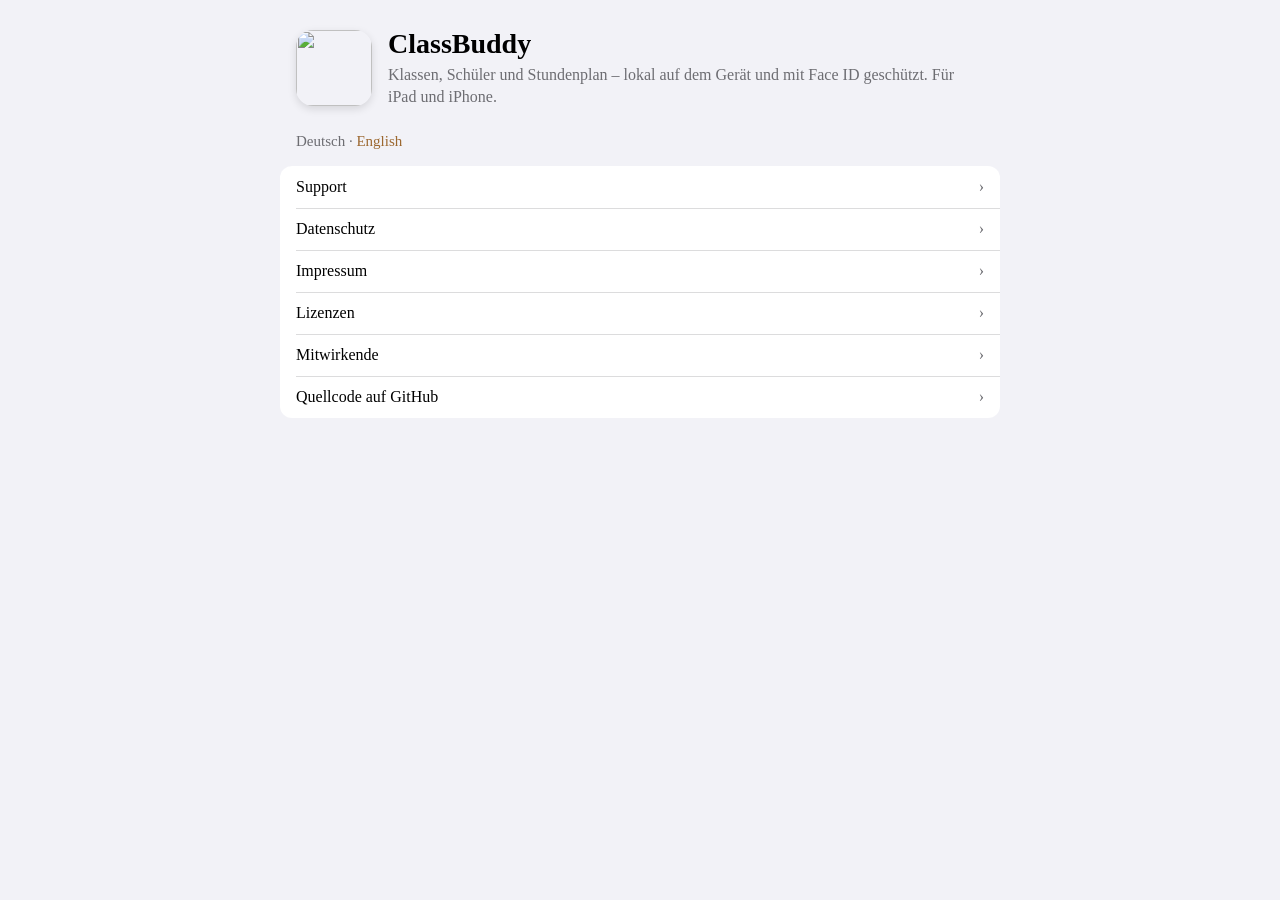
==== site/index.html @ f0c8f1b5 "GitHub Pages site, weather attribution logo, privacy policy update - GitHub Pages (workflow): legal " ====
<!doctype html>
<html lang="de">
<head>
<meta charset="utf-8">
<meta name="viewport" content="width=device-width, initial-scale=1">
<title>ClassBuddy</title>
<link rel="icon" href="app-icon.png">
<style>
  :root {
    color-scheme: light dark;
    --bg: #f2f2f7;
    --card: #ffffff;
    --text: #000000;
    --secondary: #6d6d72;
    --separator: rgba(60, 60, 67, 0.18);
    --accent: #9c6830;
    --pill: rgba(156, 104, 48, 0.12);
  }
  @media (prefers-color-scheme: dark) {
    :root {
      --bg: #000000;
      --card: #1c1c1e;
      --text: #ffffff;
      --secondary: #98989f;
      --separator: rgba(84, 84, 88, 0.6);
      --accent: #cd9c5e;
      --pill: rgba(205, 156, 94, 0.16);
    }
  }
  * { box-sizing: border-box; }
  body {
    margin: 0;
    padding: 20px 20px 40px;
    background: var(--bg);
    color: var(--text);
    font: -apple-system-body;
    -webkit-text-size-adjust: 100%;
  }
  main { max-width: 720px; margin: 0 auto; }
  .intro { color: var(--secondary); font: -apple-system-subheadline; margin: 4px 16px 24px; line-height: 1.4; }
  h2 {
    font: -apple-system-footnote;
    text-transform: uppercase;
    letter-spacing: 0.02em;
    color: var(--secondary);
    margin: 28px 16px 8px;
    font-weight: 400;
  }
  .card { background: var(--card); border-radius: 12px; overflow: hidden; }
  .row { padding: 12px 16px; position: relative; }
  .row + .row::before {
    content: ""; position: absolute; top: 0; left: 16px; right: 0;
    border-top: 0.5px solid var(--separator);
  }
  .row-head { display: flex; align-items: baseline; gap: 8px; flex-wrap: wrap; }
  .name { font: -apple-system-headline; }
  .pill {
    font: -apple-system-caption1; font-weight: 600;
    color: var(--accent); background: var(--pill);
    padding: 2px 8px; border-radius: 999px;
  }
  .desc { color: var(--secondary); font: -apple-system-subheadline; margin-top: 4px; line-height: 1.4; }
  a { color: var(--accent); text-decoration: none; }
  details { margin-top: 8px; }
  summary { color: var(--accent); font: -apple-system-subheadline; cursor: pointer; list-style: none; }
  summary::-webkit-details-marker { display: none; }
  summary::after { content: " ›"; }
  details[open] summary::after { content: " ⌄"; }
  pre {
    white-space: pre-wrap; font: -apple-system-caption2; font-family: ui-monospace, Menlo, monospace;
    color: var(--secondary); margin: 8px 0 0; line-height: 1.45;
  }
  .footnote { color: var(--secondary); font: -apple-system-footnote; margin: 8px 16px 0; line-height: 1.4; }
  html, body { overflow-x: hidden; }
  body { overflow-wrap: anywhere; word-break: normal; }
  pre { max-width: 100%; overflow-x: hidden; overflow-wrap: anywhere; }
  ul { margin: 6px 0 0; padding-left: 20px; }
  li { margin: 4px 0; line-height: 1.4; }
  .row p { margin: 6px 0 0; line-height: 1.45; }
  .muted { color: var(--secondary); }
  .ok { color: #34c759; font-weight: 600; }
  .todo { color: #ff3b30; font-weight: 600; }
  .hero { display: flex; align-items: center; gap: 16px; margin: 8px 16px 24px; }
  .hero img { width: 76px; height: 76px; border-radius: 17px; box-shadow: 0 3px 8px rgba(0,0,0,0.12); }
  .hero h1 { margin: 0; font: -apple-system-title1; font-weight: 700; font-size: 28px; }
  .hero p { margin: 4px 0 0; color: var(--secondary); line-height: 1.4; }
  .lang { margin: 0 16px 16px; color: var(--secondary); font-size: 15px; }
  a.rowlink { display: block; color: var(--text); text-decoration: none; }
  a.rowlink .name::after { content: "›"; float: right; color: var(--secondary); }
</style>
</head>
<body>
<main>
  <div class="hero">
    <img src="app-icon.png" alt="">
    <div><h1>ClassBuddy</h1><p>Klassen, Schüler und Stundenplan – lokal auf dem Gerät und mit Face ID geschützt. Für iPad und iPhone.</p></div>
  </div>
  <p class="lang">Deutsch · <a href="index.en.html">English</a></p>
  <div class="card">
    <div class="row"><a class="rowlink" href="support.html"><div class="name">Support</div></a></div>
    <div class="row"><a class="rowlink" href="privacy.html"><div class="name">Datenschutz</div></a></div>
    <div class="row"><a class="rowlink" href="imprint.html"><div class="name">Impressum</div></a></div>
    <div class="row"><a class="rowlink" href="licenses.html"><div class="name">Lizenzen</div></a></div>
    <div class="row"><a class="rowlink" href="collaborators.html"><div class="name">Mitwirkende</div></a></div>
    <div class="row"><a class="rowlink" href="https://github.com/undeaDD/ClassBuddy"><div class="name">Quellcode auf GitHub</div></a></div>
  </div>
</main>
</body>
</html>
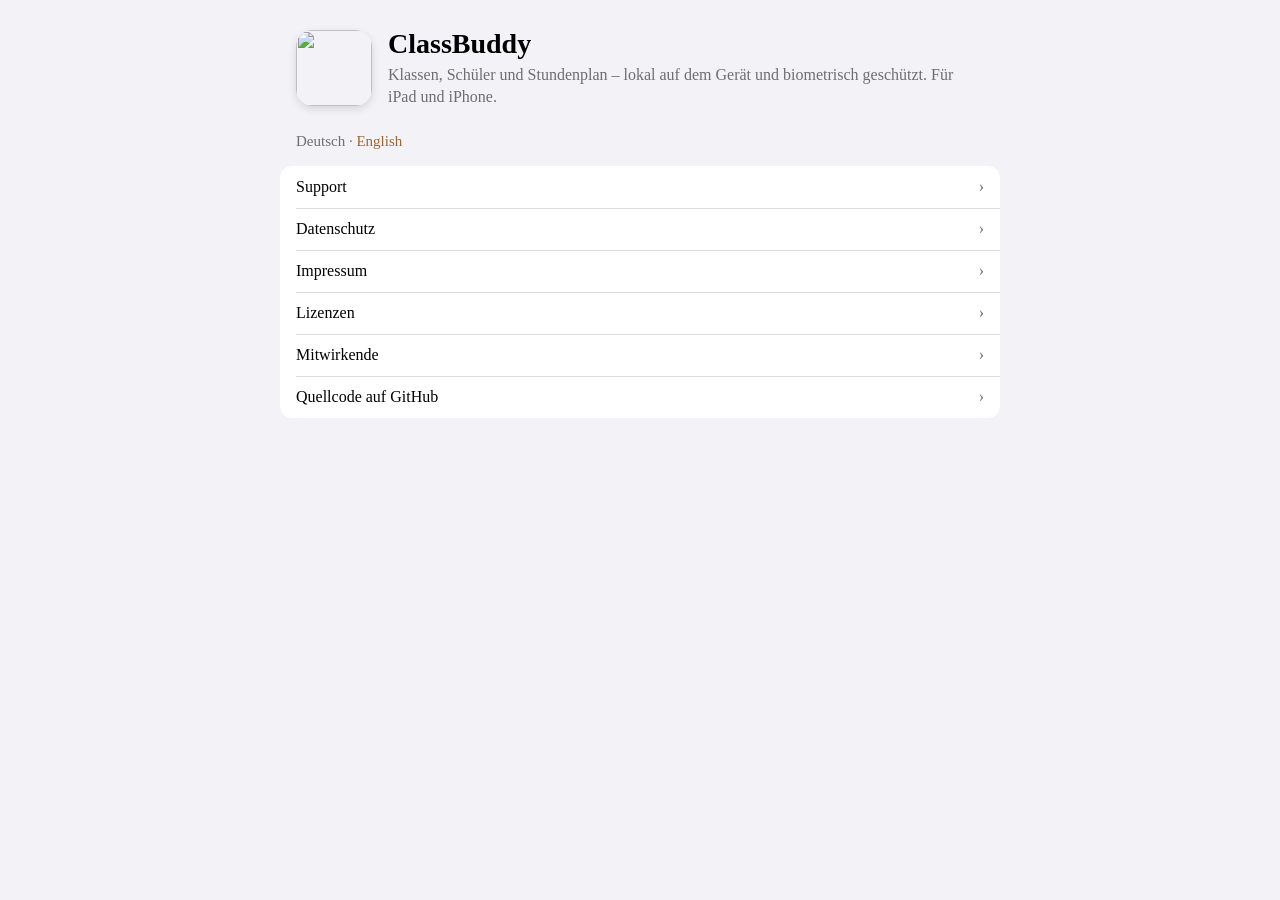
==== commit 27e9faa5: "App Store images, biometric wording, richer test data - App Store mockups: scripts/appstore-screensh" ====
--- a/site/index.html
+++ b/site/index.html
@@ -93,7 +93,7 @@
 <main>
   <div class="hero">
     <img src="app-icon.png" alt="">
-    <div><h1>ClassBuddy</h1><p>Klassen, Schüler und Stundenplan – lokal auf dem Gerät und mit Face ID geschützt. Für iPad und iPhone.</p></div>
+    <div><h1>ClassBuddy</h1><p>Klassen, Schüler und Stundenplan – lokal auf dem Gerät und biometrisch geschützt. Für iPad und iPhone.</p></div>
   </div>
   <p class="lang">Deutsch · <a href="index.en.html">English</a></p>
   <div class="card">
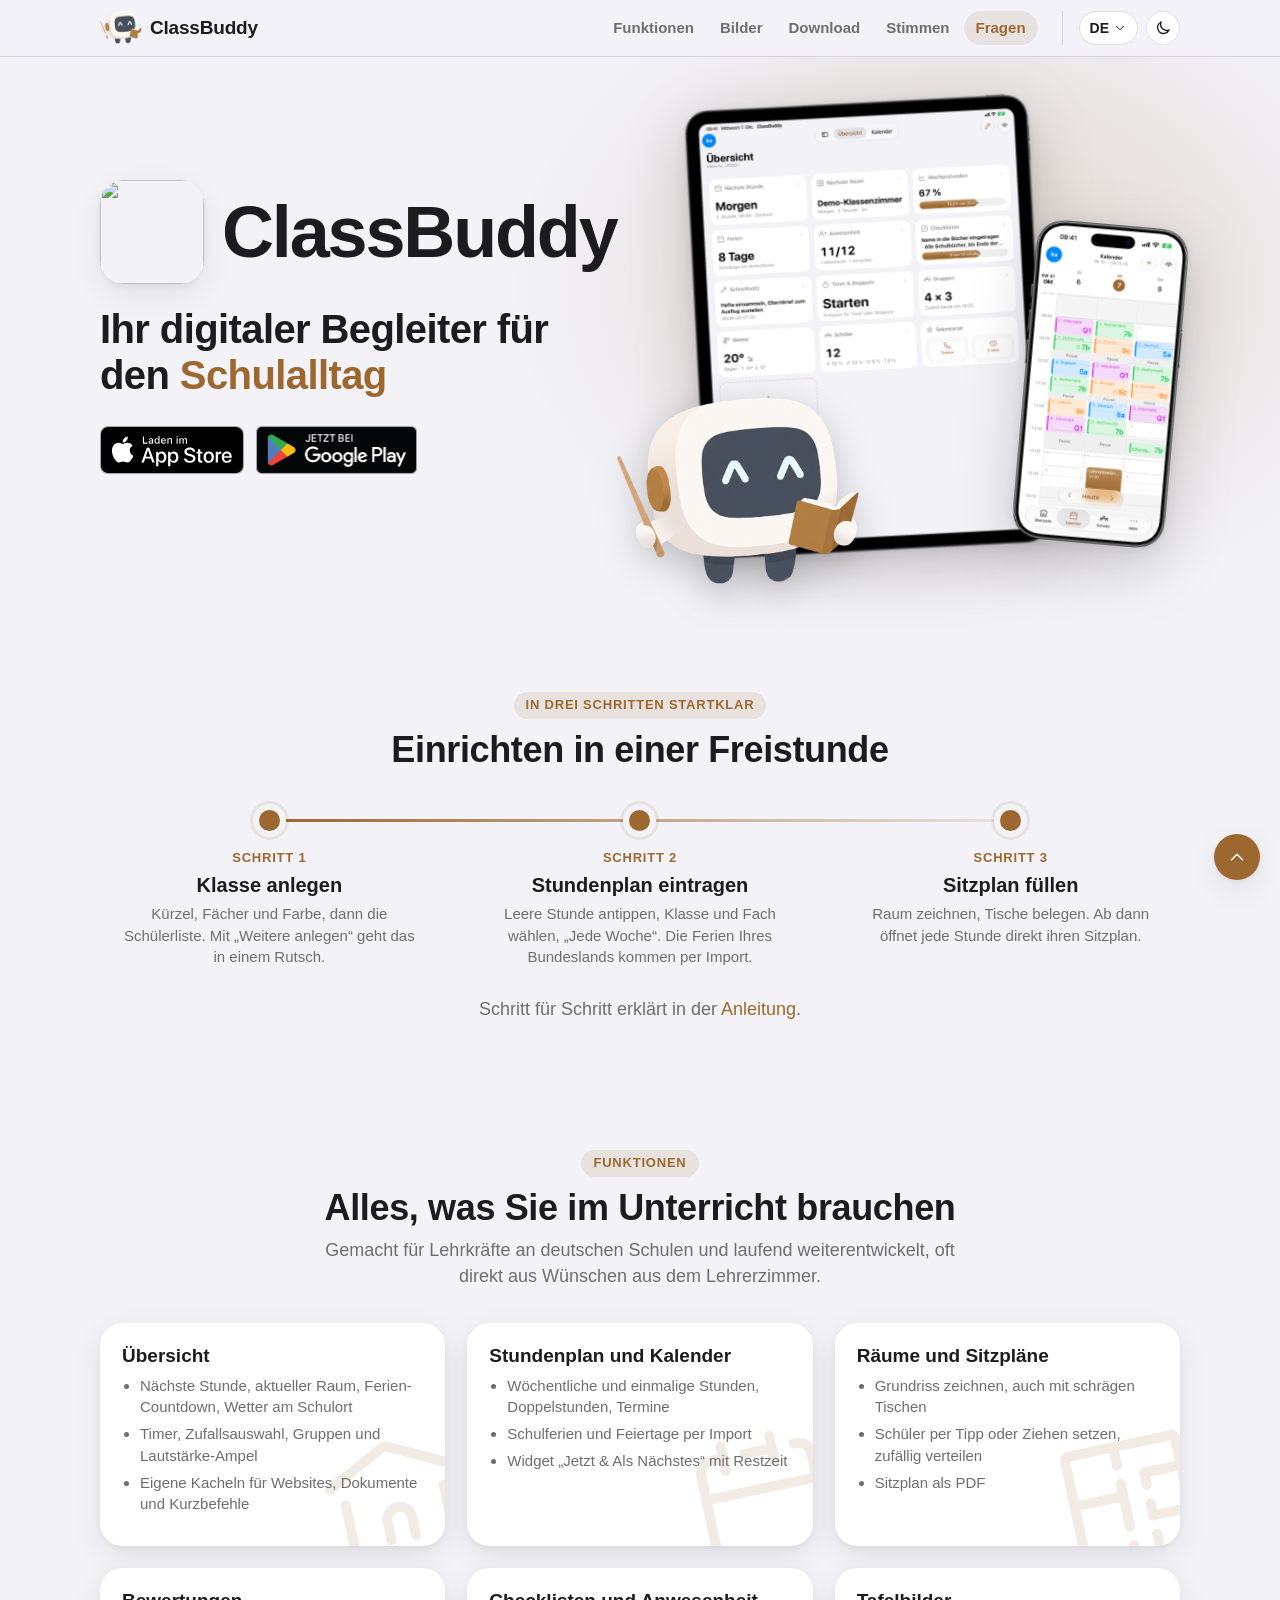
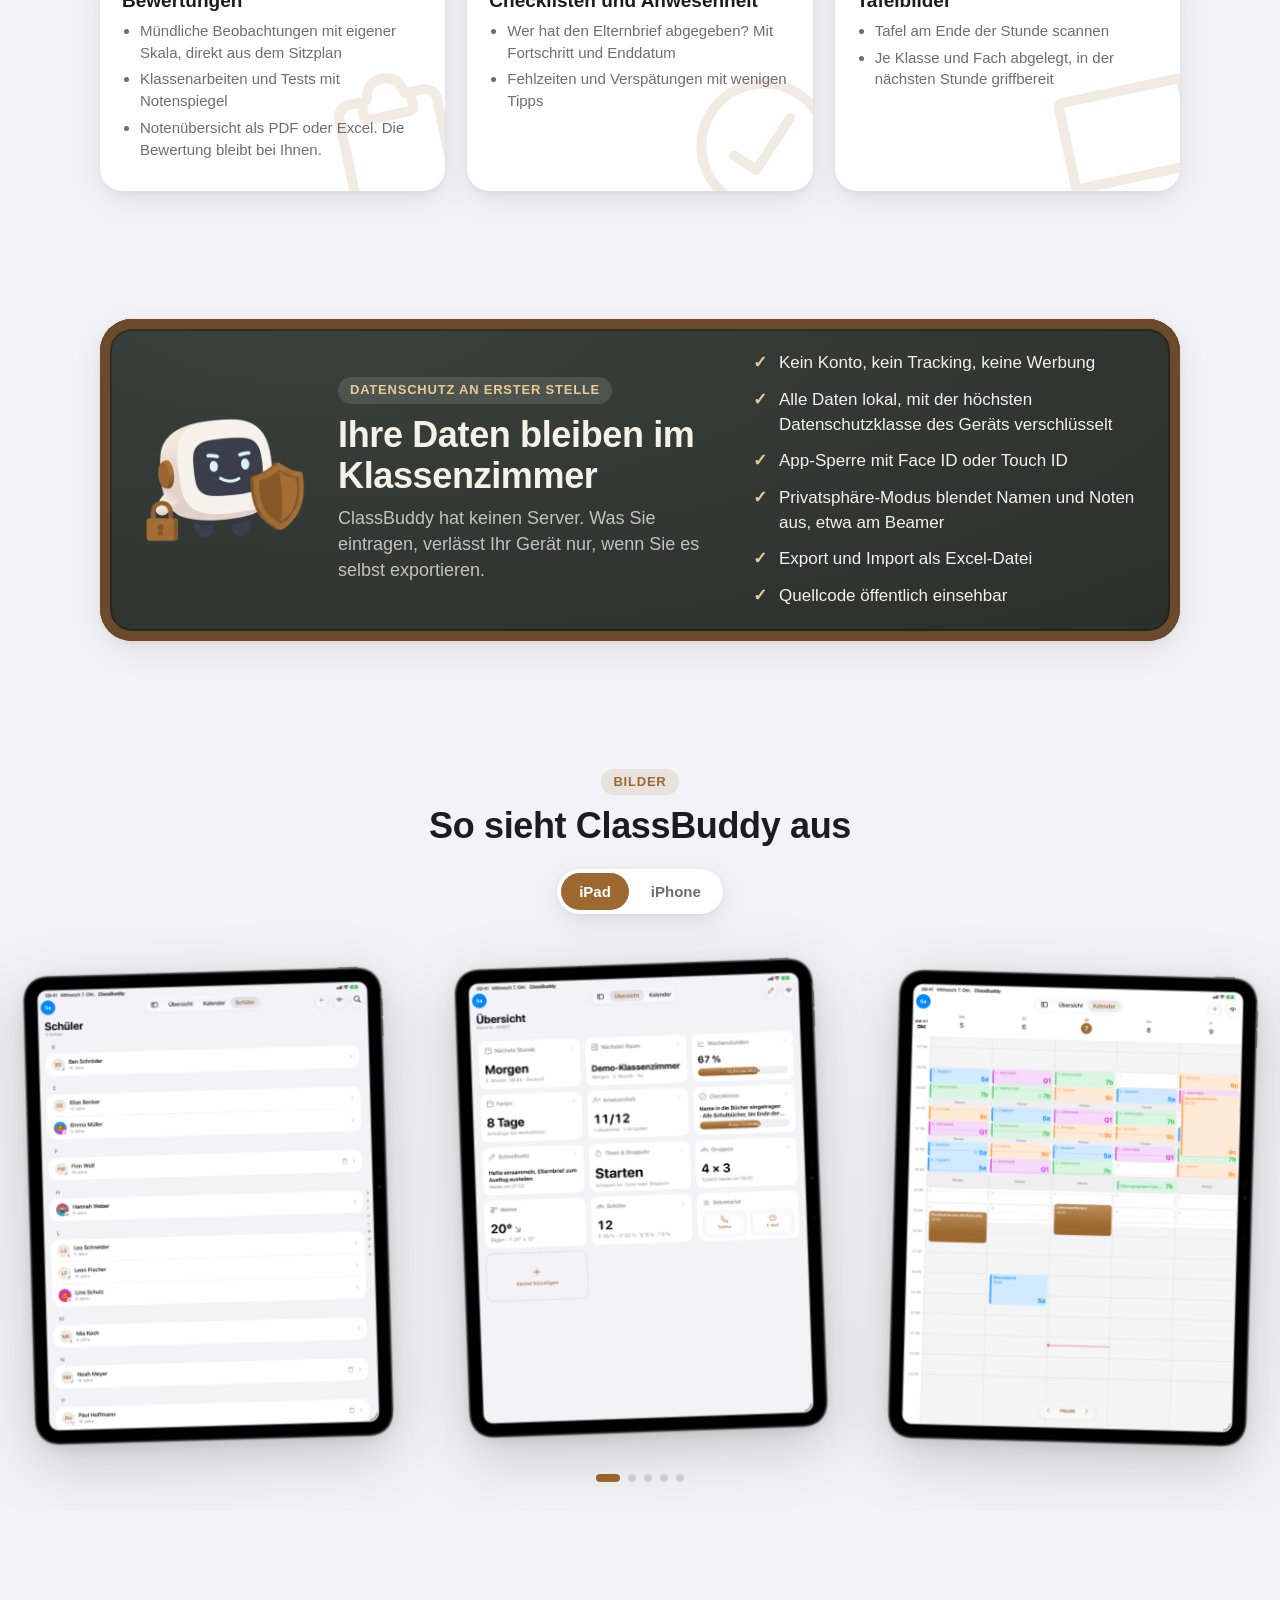
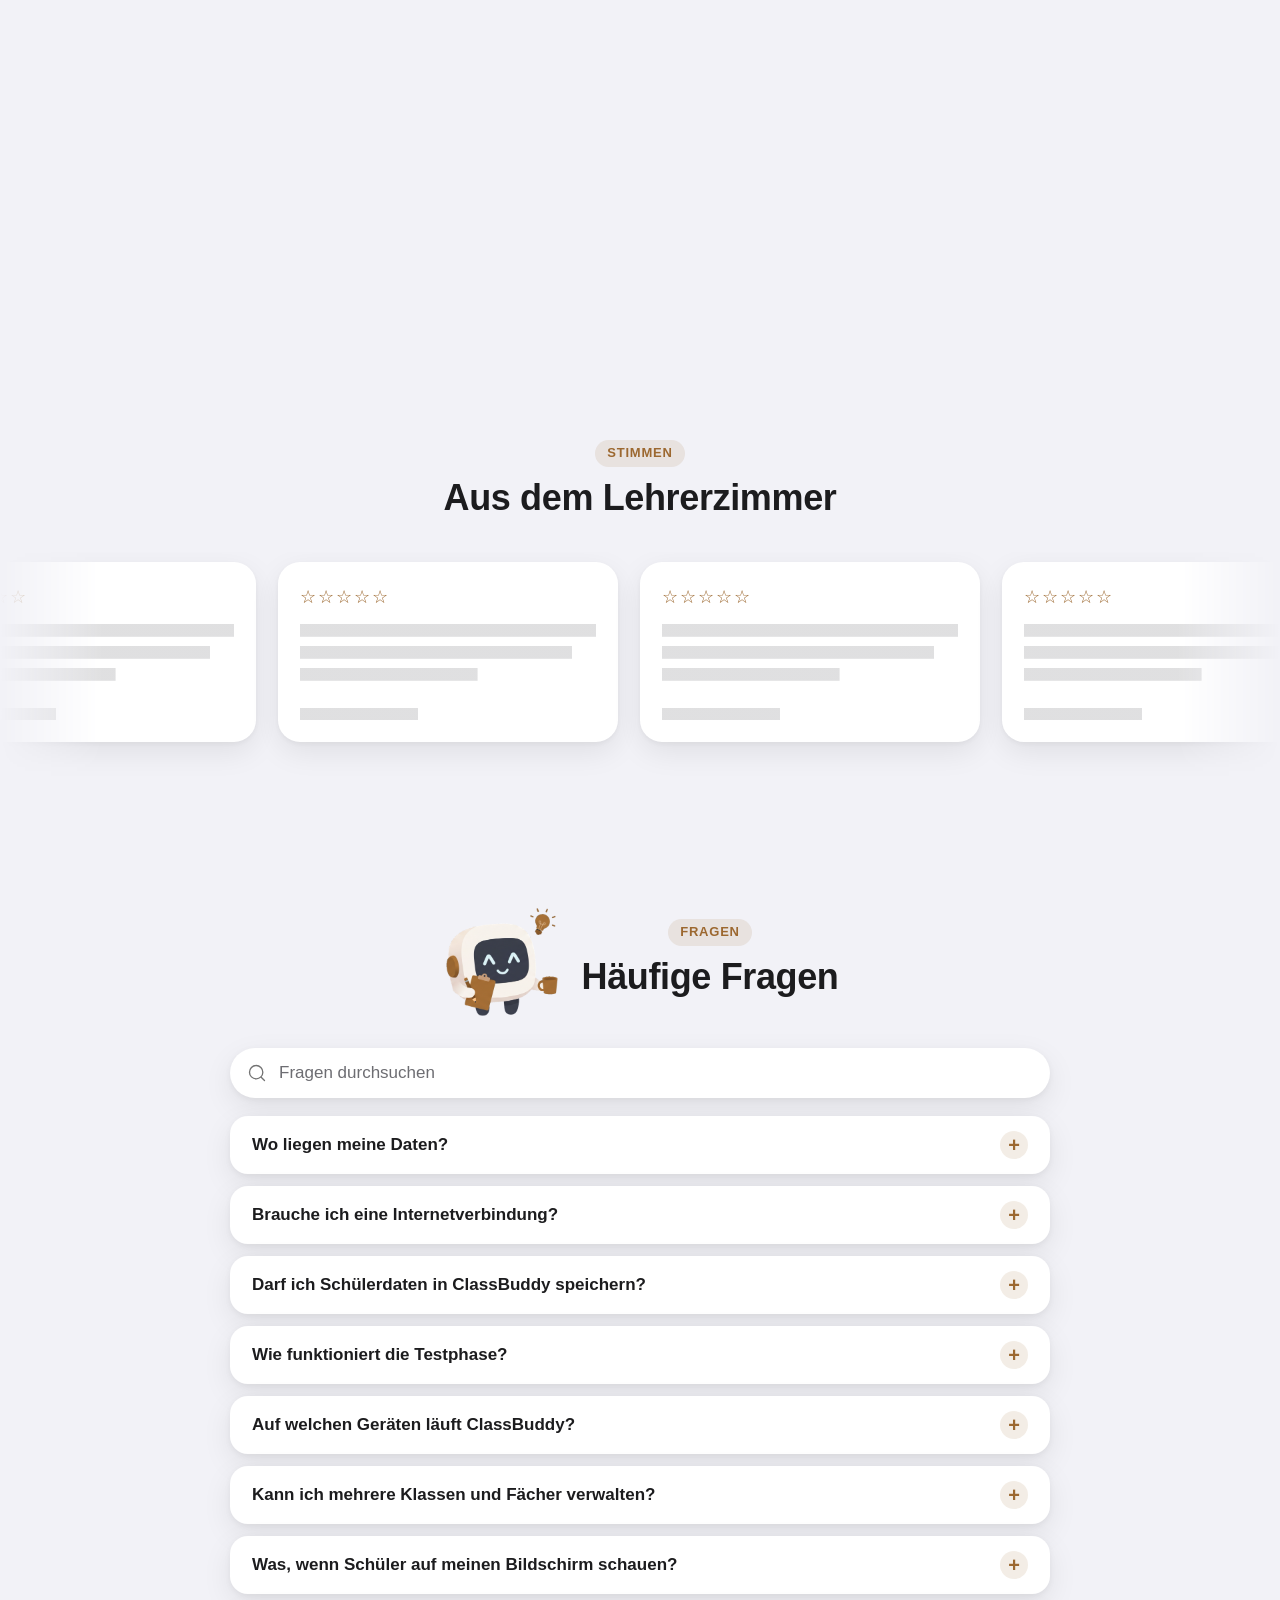
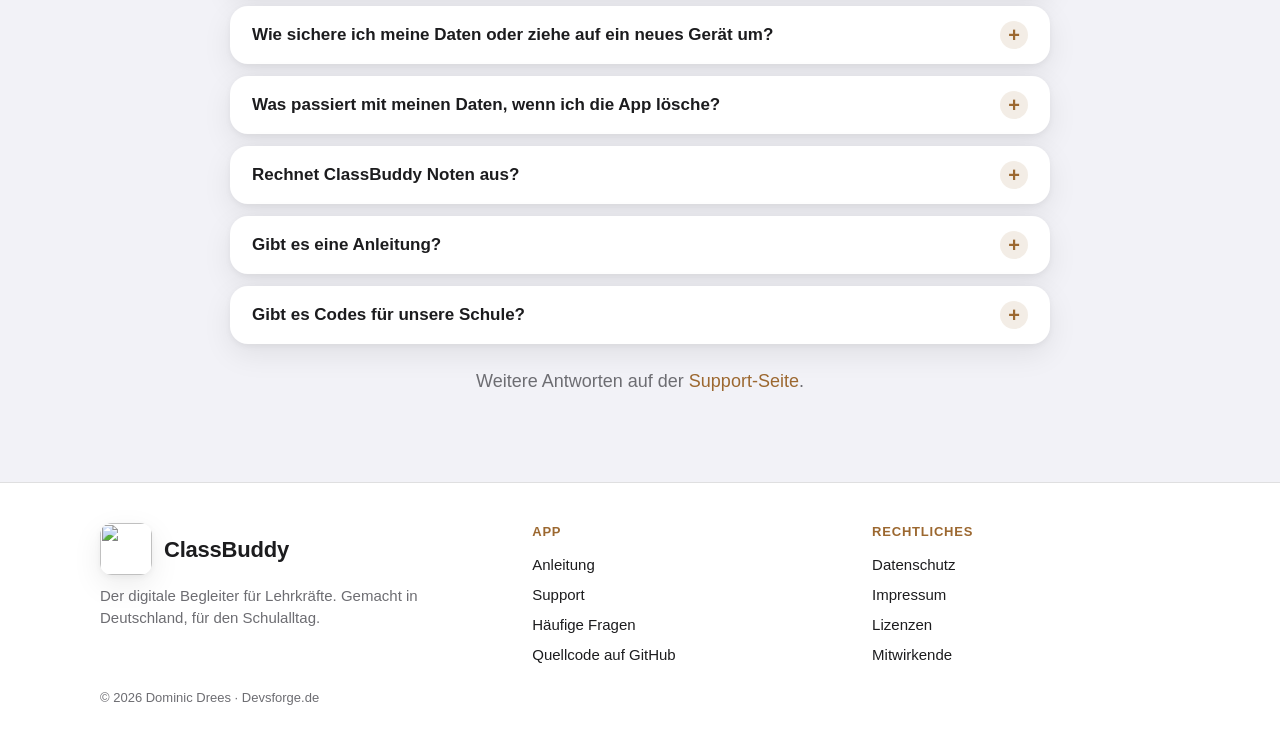
==== commit d3d33d8c: "Website: new landing page with screenshots, FAQ and dark mode - One-page landing page (German and En" ====
--- a/site/index.html
+++ b/site/index.html
@@ -3,107 +3,291 @@
 <head>
 <meta charset="utf-8">
 <meta name="viewport" content="width=device-width, initial-scale=1">
-<title>ClassBuddy</title>
+<title>ClassBuddy · Der digitale Begleiter für Lehrkräfte</title>
+<meta name="description" content="Stundenplan, Sitzplan, Bewertungen und Checklisten für Lehrkräfte. Alles lokal auf Ihrem iPad oder iPhone und mit Face ID geschützt.">
+<meta property="og:title" content="ClassBuddy">
+<meta property="og:description" content="Ihr digitaler Begleiter für den Schulalltag. Alles lokal auf dem Gerät, kein Konto, keine Cloud.">
+<meta property="og:image" content="https://undeadd.github.io/ClassBuddy/app-icon.png">
+<meta property="og:type" content="website">
+<meta name="theme-color" content="#f2f2f7">
 <link rel="icon" href="app-icon.png">
-<style>
-  :root {
-    color-scheme: light dark;
-    --bg: #f2f2f7;
-    --card: #ffffff;
-    --text: #000000;
-    --secondary: #6d6d72;
-    --separator: rgba(60, 60, 67, 0.18);
-    --accent: #9c6830;
-    --pill: rgba(156, 104, 48, 0.12);
-  }
-  @media (prefers-color-scheme: dark) {
-    :root {
-      --bg: #000000;
-      --card: #1c1c1e;
-      --text: #ffffff;
-      --secondary: #98989f;
-      --separator: rgba(84, 84, 88, 0.6);
-      --accent: #cd9c5e;
-      --pill: rgba(205, 156, 94, 0.16);
-    }
-  }
-  * { box-sizing: border-box; }
-  body {
-    margin: 0;
-    padding: 20px 20px 40px;
-    background: var(--bg);
-    color: var(--text);
-    font: -apple-system-body;
-    -webkit-text-size-adjust: 100%;
-  }
-  main { max-width: 720px; margin: 0 auto; }
-  .intro { color: var(--secondary); font: -apple-system-subheadline; margin: 4px 16px 24px; line-height: 1.4; }
-  h2 {
-    font: -apple-system-footnote;
-    text-transform: uppercase;
-    letter-spacing: 0.02em;
-    color: var(--secondary);
-    margin: 28px 16px 8px;
-    font-weight: 400;
-  }
-  .card { background: var(--card); border-radius: 12px; overflow: hidden; }
-  .row { padding: 12px 16px; position: relative; }
-  .row + .row::before {
-    content: ""; position: absolute; top: 0; left: 16px; right: 0;
-    border-top: 0.5px solid var(--separator);
-  }
-  .row-head { display: flex; align-items: baseline; gap: 8px; flex-wrap: wrap; }
-  .name { font: -apple-system-headline; }
-  .pill {
-    font: -apple-system-caption1; font-weight: 600;
-    color: var(--accent); background: var(--pill);
-    padding: 2px 8px; border-radius: 999px;
-  }
-  .desc { color: var(--secondary); font: -apple-system-subheadline; margin-top: 4px; line-height: 1.4; }
-  a { color: var(--accent); text-decoration: none; }
-  details { margin-top: 8px; }
-  summary { color: var(--accent); font: -apple-system-subheadline; cursor: pointer; list-style: none; }
-  summary::-webkit-details-marker { display: none; }
-  summary::after { content: " ›"; }
-  details[open] summary::after { content: " ⌄"; }
-  pre {
-    white-space: pre-wrap; font: -apple-system-caption2; font-family: ui-monospace, Menlo, monospace;
-    color: var(--secondary); margin: 8px 0 0; line-height: 1.45;
-  }
-  .footnote { color: var(--secondary); font: -apple-system-footnote; margin: 8px 16px 0; line-height: 1.4; }
-  html, body { overflow-x: hidden; }
-  body { overflow-wrap: anywhere; word-break: normal; }
-  pre { max-width: 100%; overflow-x: hidden; overflow-wrap: anywhere; }
-  ul { margin: 6px 0 0; padding-left: 20px; }
-  li { margin: 4px 0; line-height: 1.4; }
-  .row p { margin: 6px 0 0; line-height: 1.45; }
-  .muted { color: var(--secondary); }
-  .ok { color: #34c759; font-weight: 600; }
-  .todo { color: #ff3b30; font-weight: 600; }
-  .hero { display: flex; align-items: center; gap: 16px; margin: 8px 16px 24px; }
-  .hero img { width: 76px; height: 76px; border-radius: 17px; box-shadow: 0 3px 8px rgba(0,0,0,0.12); }
-  .hero h1 { margin: 0; font: -apple-system-title1; font-weight: 700; font-size: 28px; }
-  .hero p { margin: 4px 0 0; color: var(--secondary); line-height: 1.4; }
-  .lang { margin: 0 16px 16px; color: var(--secondary); font-size: 15px; }
-  a.rowlink { display: block; color: var(--text); text-decoration: none; }
-  a.rowlink .name::after { content: "›"; float: right; color: var(--secondary); }
-</style>
+<link rel="apple-touch-icon" href="app-icon.png">
+<link rel="alternate" hreflang="en" href="index.en.html">
+<script>
+  // Erscheinungsbild vor dem ersten Zeichnen setzen: gespeicherte Wahl, sonst System (ohne Wahl folgt die Seite dem System).
+  (function () {
+    var stored = null;
+    try { stored = localStorage.getItem("theme"); } catch (error) {}
+    var dark = stored ? stored === "dark" : matchMedia("(prefers-color-scheme: dark)").matches;
+    document.documentElement.dataset.theme = dark ? "dark" : "light";
+  })();
+</script>
+<link rel="stylesheet" href="landing.css">
 </head>
 <body>
-<main>
-  <div class="hero">
-    <img src="app-icon.png" alt="">
-    <div><h1>ClassBuddy</h1><p>Klassen, Schüler und Stundenplan – lokal auf dem Gerät und biometrisch geschützt. Für iPad und iPhone.</p></div>
-  </div>
-  <p class="lang">Deutsch · <a href="index.en.html">English</a></p>
-  <div class="card">
-    <div class="row"><a class="rowlink" href="support.html"><div class="name">Support</div></a></div>
-    <div class="row"><a class="rowlink" href="privacy.html"><div class="name">Datenschutz</div></a></div>
-    <div class="row"><a class="rowlink" href="imprint.html"><div class="name">Impressum</div></a></div>
-    <div class="row"><a class="rowlink" href="licenses.html"><div class="name">Lizenzen</div></a></div>
-    <div class="row"><a class="rowlink" href="collaborators.html"><div class="name">Mitwirkende</div></a></div>
-    <div class="row"><a class="rowlink" href="https://github.com/undeaDD/ClassBuddy"><div class="name">Quellcode auf GitHub</div></a></div>
-  </div>
-</main>
+
+<nav class="nav">
+  <div class="wrap">
+    <a class="brand" href="#top"><img class="brand-mascot" src="images/mascot-default.png" alt="">ClassBuddy</a>
+    <div class="nav-links">
+      <a href="#funktionen">Funktionen</a>
+      <a href="#bilder">Bilder</a>
+      <a href="#download">Download</a>
+      <a href="#stimmen">Stimmen</a>
+      <a href="#fragen">Fragen</a>
+    </div>
+    <div class="nav-tools">
+      <div class="menu" data-menu>
+        <button type="button" class="tool" aria-haspopup="true" aria-expanded="false" aria-label="Sprache">DE<img src="icons/nav-arrow-down.svg" alt=""></button>
+        <div class="menu-list" role="menu">
+          <a role="menuitem" href="index.html" hreflang="de" lang="de" aria-current="page">Deutsch</a>
+          <a role="menuitem" href="index.en.html" hreflang="en" lang="en">English</a>
+        </div>
+      </div>
+      <button type="button" class="tool icon-only" data-theme-toggle aria-label="Hell oder dunkel"><span class="light-only"><svg viewBox="0 0 24 24" aria-hidden="true"><path d="M20 14.5A8 8 0 0 1 9.5 4a8 8 0 1 0 10.5 10.5Z"/></svg></span><span class="dark-only"><svg viewBox="0 0 24 24" aria-hidden="true"><circle cx="12" cy="12" r="4"/><path d="M12 2v2M12 20v2M4.9 4.9l1.4 1.4M17.7 17.7l1.4 1.4M2 12h2M20 12h2M4.9 19.1l1.4-1.4M17.7 6.3l1.4-1.4"/></svg></span></button>
+    </div>
+  </div>
+</nav>
+
+<header class="hero" id="top">
+  <div class="wrap">
+    <div>
+      <div class="wordmark"><img class="light-only" src="app-icon.png" alt=""><img class="dark-only" src="app-icon-dark.png" alt=""><span>ClassBuddy</span></div>
+      <h1>Ihr digitaler Begleiter für den <span>Schulalltag</span></h1>
+      <div class="badges">
+        <a class="badge" href="#download"><img src="images/appstore-de-black.svg" alt="Laden im App Store"></a>
+        <a class="badge" href="#download"><img src="images/googleplay-de.png" alt="Jetzt bei Google Play"></a>
+      </div>
+    </div>
+    <div class="stage">
+      <img class="device tablet light-only" src="screenshots/de/ipad/dashboard.png" alt="ClassBuddy auf dem iPad: Übersicht mit Kacheln" width="760" height="991"><img class="device tablet dark-only" src="screenshots/de-dark/ipad/dashboard.png" alt="ClassBuddy auf dem iPad: Übersicht mit Kacheln" width="760" height="991">
+      <img class="device phone light-only" src="screenshots/de/iphone/calendar.png" alt="ClassBuddy auf dem iPhone: Kalender" width="420" height="859"><img class="device phone dark-only" src="screenshots/de-dark/iphone/calendar.png" alt="ClassBuddy auf dem iPhone: Kalender" width="420" height="859">
+      <img class="mascot" src="images/mascot-default.png" alt="Buddy, das Maskottchen von ClassBuddy">
+    </div>
+  </div>
+</header>
+
+<section id="so-gehts">
+  <div class="wrap">
+    <div class="center reveal">
+      <span class="eyebrow">In drei Schritten startklar</span>
+      <h2>Einrichten in einer Freistunde</h2>
+    </div>
+    <ol class="timeline">
+      <li class="reveal"><span class="node"></span><small>Schritt 1</small><h3>Klasse anlegen</h3><p>Kürzel, Fächer und Farbe, dann die Schülerliste. Mit „Weitere anlegen“ geht das in einem Rutsch.</p></li>
+      <li class="reveal"><span class="node"></span><small>Schritt 2</small><h3>Stundenplan eintragen</h3><p>Leere Stunde antippen, Klasse und Fach wählen, „Jede Woche“. Die Ferien Ihres Bundeslands kommen per Import.</p></li>
+      <li class="reveal"><span class="node"></span><small>Schritt 3</small><h3>Sitzplan füllen</h3><p>Raum zeichnen, Tische belegen. Ab dann öffnet jede Stunde direkt ihren Sitzplan.</p></li>
+    </ol>
+    <p class="lead center reveal">Schritt für Schritt erklärt in der <a href="guide.html">Anleitung</a>.</p>
+  </div>
+</section>
+
+<section id="funktionen">
+  <div class="wrap">
+    <div class="center reveal">
+      <span class="eyebrow">Funktionen</span>
+      <h2>Alles, was Sie im Unterricht brauchen</h2>
+      <p class="lead">Gemacht für Lehrkräfte an deutschen Schulen und laufend weiterentwickelt, oft direkt aus Wünschen aus dem Lehrerzimmer.</p>
+    </div>
+    <div class="features">
+      <article class="feature reveal" style="--src: url(icons/home-alt.svg)">
+        <h3>Übersicht</h3>
+        <ul><li>Nächste Stunde, aktueller Raum, Ferien-Countdown, Wetter am Schulort</li><li>Timer, Zufallsauswahl, Gruppen und Lautstärke-Ampel</li><li>Eigene Kacheln für Websites, Dokumente und Kurzbefehle</li></ul>
+      </article>
+      <article class="feature reveal" style="--src: url(icons/calendar.svg)">
+        <h3>Stundenplan und Kalender</h3>
+        <ul><li>Wöchentliche und einmalige Stunden, Doppelstunden, Termine</li><li>Schulferien und Feiertage per Import</li><li>Widget „Jetzt &amp; Als Nächstes“ mit Restzeit</li></ul>
+      </article>
+      <article class="feature reveal" style="--src: url(icons/floor-layout.svg)">
+        <h3>Räume und Sitzpläne</h3>
+        <ul><li>Grundriss zeichnen, auch mit schrägen Tischen</li><li>Schüler per Tipp oder Ziehen setzen, zufällig verteilen</li><li>Sitzplan als PDF</li></ul>
+      </article>
+      <article class="feature reveal" style="--src: url(icons/notes.svg)">
+        <h3>Bewertungen</h3>
+        <ul><li>Mündliche Beobachtungen mit eigener Skala, direkt aus dem Sitzplan</li><li>Klassenarbeiten und Tests mit Notenspiegel</li><li>Notenübersicht als PDF oder Excel. Die Bewertung bleibt bei Ihnen.</li></ul>
+      </article>
+      <article class="feature reveal" style="--src: url(icons/checkmark-on.svg)">
+        <h3>Checklisten und Anwesenheit</h3>
+        <ul><li>Wer hat den Elternbrief abgegeben? Mit Fortschritt und Enddatum</li><li>Fehlzeiten und Verspätungen mit wenigen Tipps</li></ul>
+      </article>
+      <article class="feature reveal" style="--src: url(icons/board.svg)">
+        <h3>Tafelbilder</h3>
+        <ul><li>Tafel am Ende der Stunde scannen</li><li>Je Klasse und Fach abgelegt, in der nächsten Stunde griffbereit</li></ul>
+      </article>
+    </div>
+  </div>
+</section>
+
+<section id="datenschutz">
+  <div class="wrap">
+    <div class="board reveal">
+      <img class="mascot" src="images/mascot-defend.png" alt="">
+      <div>
+        <span class="eyebrow">Datenschutz an erster Stelle</span>
+        <h2>Ihre Daten bleiben im Klassenzimmer</h2>
+        <p class="lead">ClassBuddy hat keinen Server. Was Sie eintragen, verlässt Ihr Gerät nur, wenn Sie es selbst exportieren.</p>
+      </div>
+      <ul class="checks">
+        <li>Kein Konto, kein Tracking, keine Werbung</li>
+        <li>Alle Daten lokal, mit der höchsten Datenschutzklasse des Geräts verschlüsselt</li>
+        <li>App-Sperre mit Face ID oder Touch ID</li>
+        <li>Privatsphäre-Modus blendet Namen und Noten aus, etwa am Beamer</li>
+        <li>Export und Import als Excel-Datei</li>
+        <li>Quellcode öffentlich einsehbar</li>
+      </ul>
+    </div>
+  </div>
+</section>
+
+<section id="bilder">
+  <input class="gallery-input" type="radio" name="device" id="show-ipad" checked>
+  <input class="gallery-input" type="radio" name="device" id="show-iphone">
+  <div class="wrap center reveal">
+    <span class="eyebrow">Bilder</span>
+    <h2>So sieht ClassBuddy aus</h2>
+    <div class="tabs">
+      <label for="show-ipad">iPad</label>
+      <label for="show-iphone">iPhone</label>
+    </div>
+  </div>
+    <div class="gallery-wrap ipad">
+      <div class="gallery">
+        <figure style="--tilt: -2deg; --lift: 0px" tabindex="0" role="button" aria-label="Übersicht: Vergrößern"><img class="device light-only" src="screenshots/de/ipad/dashboard.png" alt="Übersicht" width="760" height="991"><img class="device dark-only" src="screenshots/de-dark/ipad/dashboard.png" alt="Übersicht" width="760" height="991"></figure>
+        <figure style="--tilt: 1.5deg; --lift: 10px" tabindex="0" role="button" aria-label="Kalender: Vergrößern"><img class="device light-only" src="screenshots/de/ipad/calendar.png" alt="Kalender" width="760" height="991"><img class="device dark-only" src="screenshots/de-dark/ipad/calendar.png" alt="Kalender" width="760" height="991"></figure>
+        <figure style="--tilt: -1deg; --lift: -6px" tabindex="0" role="button" aria-label="Bewertungen: Vergrößern"><img class="device light-only" src="screenshots/de/ipad/notes.png" alt="Bewertungen" width="760" height="991"><img class="device dark-only" src="screenshots/de-dark/ipad/notes.png" alt="Bewertungen" width="760" height="991"></figure>
+        <figure style="--tilt: 2.2deg; --lift: 4px" tabindex="0" role="button" aria-label="Checklisten: Vergrößern"><img class="device light-only" src="screenshots/de/ipad/checklists.png" alt="Checklisten" width="760" height="991"><img class="device dark-only" src="screenshots/de-dark/ipad/checklists.png" alt="Checklisten" width="760" height="991"></figure>
+        <figure style="--tilt: -1.6deg; --lift: 8px" tabindex="0" role="button" aria-label="Schüler: Vergrößern"><img class="device light-only" src="screenshots/de/ipad/students.png" alt="Schüler" width="760" height="991"><img class="device dark-only" src="screenshots/de-dark/ipad/students.png" alt="Schüler" width="760" height="991"></figure>
+      </div>
+      <div class="dots"><button type="button" aria-label="Bild 1"></button><button type="button" aria-label="Bild 2"></button><button type="button" aria-label="Bild 3"></button><button type="button" aria-label="Bild 4"></button><button type="button" aria-label="Bild 5"></button></div>
+    </div>
+    <div class="gallery-wrap iphone">
+      <div class="gallery">
+        <figure style="--tilt: -2deg; --lift: 0px" tabindex="0" role="button" aria-label="Übersicht: Vergrößern"><img class="device light-only" src="screenshots/de/iphone/dashboard.png" alt="Übersicht" width="420" height="859"><img class="device dark-only" src="screenshots/de-dark/iphone/dashboard.png" alt="Übersicht" width="420" height="859"></figure>
+        <figure style="--tilt: 1.5deg; --lift: 10px" tabindex="0" role="button" aria-label="Kalender: Vergrößern"><img class="device light-only" src="screenshots/de/iphone/calendar.png" alt="Kalender" width="420" height="859"><img class="device dark-only" src="screenshots/de-dark/iphone/calendar.png" alt="Kalender" width="420" height="859"></figure>
+        <figure style="--tilt: -1deg; --lift: -6px" tabindex="0" role="button" aria-label="Bewertungen: Vergrößern"><img class="device light-only" src="screenshots/de/iphone/notes.png" alt="Bewertungen" width="420" height="859"><img class="device dark-only" src="screenshots/de-dark/iphone/notes.png" alt="Bewertungen" width="420" height="859"></figure>
+        <figure style="--tilt: 2.2deg; --lift: 4px" tabindex="0" role="button" aria-label="Checklisten: Vergrößern"><img class="device light-only" src="screenshots/de/iphone/checklists.png" alt="Checklisten" width="420" height="859"><img class="device dark-only" src="screenshots/de-dark/iphone/checklists.png" alt="Checklisten" width="420" height="859"></figure>
+        <figure style="--tilt: -1.6deg; --lift: 8px" tabindex="0" role="button" aria-label="Schüler: Vergrößern"><img class="device light-only" src="screenshots/de/iphone/students.png" alt="Schüler" width="420" height="859"><img class="device dark-only" src="screenshots/de-dark/iphone/students.png" alt="Schüler" width="420" height="859"></figure>
+      </div>
+      <div class="dots"><button type="button" aria-label="Bild 1"></button><button type="button" aria-label="Bild 2"></button><button type="button" aria-label="Bild 3"></button><button type="button" aria-label="Bild 4"></button><button type="button" aria-label="Bild 5"></button></div>
+    </div>
+</section>
+
+<section id="download">
+  <div class="wrap">
+    <div class="download reveal">
+      <img class="mascot" src="images/mascot-trial.png" alt="">
+      <div>
+        <span class="eyebrow">Download</span>
+        <h2>Jetzt kostenlos ausprobieren</h2>
+        <p class="price"><b>30 Tage alle Funktionen kostenlos</b>, danach schalten Sie die Vollversion mit einem einmaligen Kauf frei. Kein Abo, keine automatische Verlängerung.</p>
+        <div class="badges">
+        <a class="badge" href="#download"><img src="images/appstore-de-black.svg" alt="Laden im App Store"></a>
+        <a class="badge" href="#download"><img src="images/googleplay-de.png" alt="Jetzt bei Google Play"></a>
+      </div>
+      </div>
+    </div>
+  </div>
+</section>
+
+<section id="stimmen">
+  <div class="wrap">
+    <div class="center reveal">
+      <span class="eyebrow">Stimmen</span>
+      <h2>Aus dem Lehrerzimmer</h2>
+    </div>
+  </div>
+  <div class="reviews">
+    <div class="reviews-track">
+      <figure class="review">
+        <div class="stars" aria-label="Bewertung: 0/5">☆☆☆☆☆</div>
+        <blockquote></blockquote>
+        <cite></cite>
+      </figure>
+      <figure class="review">
+        <div class="stars" aria-label="Bewertung: 0/5">☆☆☆☆☆</div>
+        <blockquote></blockquote>
+        <cite></cite>
+      </figure>
+      <figure class="review">
+        <div class="stars" aria-label="Bewertung: 0/5">☆☆☆☆☆</div>
+        <blockquote></blockquote>
+        <cite></cite>
+      </figure>
+    </div>
+  </div>
+</section>
+
+<section id="fragen">
+  <div class="wrap">
+    <div class="faq-head reveal">
+      <img class="mascot" src="images/mascot-feedback.png" alt="">
+      <div>
+        <span class="eyebrow">Fragen</span>
+        <h2>Häufige Fragen</h2>
+      </div>
+    </div>
+    <label class="faq-search reveal">
+      <img src="icons/search.svg" alt="">
+      <input type="search" placeholder="Fragen durchsuchen" aria-label="Fragen durchsuchen" autocomplete="off">
+    </label>
+    <div class="faq">
+      <details class="reveal"><summary>Wo liegen meine Daten?</summary><div class="answer"><p>Ausschließlich auf Ihrem Gerät. Es gibt kein Konto und keinen ClassBuddy-Server, der Anbieter hat keinen Zugriff auf Ihre Daten. Details in der <a href="privacy.html">Datenschutzerklärung</a>.</p></div></details>
+      <details class="reveal"><summary>Brauche ich eine Internetverbindung?</summary><div class="answer"><p>Nein. ClassBuddy funktioniert komplett offline. Nur der Import der Ferien und die Wetter-Kachel brauchen kurz eine Verbindung.</p></div></details>
+      <details class="reveal"><summary>Darf ich Schülerdaten in ClassBuddy speichern?</summary><div class="answer"><p>ClassBuddy ist für den datenschutzgerechten Einsatz an deutschen Schulen gebaut: Alles bleibt lokal, verschlüsselt und gesperrt. Ob und welche Daten Sie auf einem privaten Gerät verarbeiten dürfen, regeln Ihr Bundesland und Ihre Schule. Mehr dazu in den Hinweisen für Lehrkräfte in der <a href="privacy.html">Datenschutzerklärung</a>.</p></div></details>
+      <details class="reveal"><summary>Wie funktioniert die Testphase?</summary><div class="answer"><p>Am Ende der Einführung starten Sie die Testphase: 30 Tage lang alle Funktionen kostenlos, ohne Abo und ohne automatische Verlängerung. Danach schalten Sie die Vollversion mit einem einmaligen Kauf frei. Möchten Sie nicht kaufen, exportieren Sie Ihre Daten vor dem Ende der Testphase.</p></div></details>
+      <details class="reveal"><summary>Auf welchen Geräten läuft ClassBuddy?</summary><div class="answer"><p>Auf iPad und iPhone ab iPadOS und iOS 17.7. Eine Version für Android folgt bei Google Play.</p></div></details>
+      <details class="reveal"><summary>Kann ich mehrere Klassen und Fächer verwalten?</summary><div class="answer"><p>Ja, beliebig viele Klassen mit jeweils mehreren Fächern. Stundenplan, Sitzpläne und Bewertungen gelten je Klasse und Fach.</p></div></details>
+      <details class="reveal"><summary>Was, wenn Schüler auf meinen Bildschirm schauen?</summary><div class="answer"><p>Ein Tipp auf das Auge oben rechts schaltet den Privatsphäre-Modus ein: Namen, Noten und Notizen sind ausgeblendet, zum Beispiel am Beamer. Ausschalten geht nur mit Face ID, Touch ID oder Code.</p></div></details>
+      <details class="reveal"><summary>Wie sichere ich meine Daten oder ziehe auf ein neues Gerät um?</summary><div class="answer"><p>Unter Einstellungen › App-Einstellungen › Exportieren entsteht eine Excel-Datei mit allen Daten. Auf dem neuen Gerät importieren Sie sie an derselben Stelle.</p></div></details>
+      <details class="reveal"><summary>Was passiert mit meinen Daten, wenn ich die App lösche?</summary><div class="answer"><p>Sie werden zusammen mit der App gelöscht, denn es gibt keine Kopie auf einem Server. Exportieren Sie vorher, was Sie behalten möchten.</p></div></details>
+      <details class="reveal"><summary>Rechnet ClassBuddy Noten aus?</summary><div class="answer"><p>Nein. ClassBuddy sammelt Beobachtungen und Leistungen übersichtlich, die Bewertung bleibt bei Ihnen.</p></div></details>
+      <details class="reveal"><summary>Gibt es eine Anleitung?</summary><div class="answer"><p>Ja, die <a href="guide.html">Anleitung</a> erklärt die Einrichtung Schritt für Schritt. Sie finden sie auch in der App unter Einstellungen.</p></div></details>
+      <details class="reveal"><summary>Gibt es Codes für unsere Schule?</summary><div class="answer"><p>Ja. Schulen und Fachschaften können Codes für die Vollversion gerne in größeren Mengen anfragen, über einen der Feedback-Wege in der App oder per <a href="mailto:dominic.drees@live.de">E-Mail</a>.</p></div></details>
+    </div>
+    <p class="faq-empty" hidden>Keine passende Frage gefunden. Schreiben Sie uns gern über einen der Feedback-Wege in der App.</p>
+    <p class="lead center">Weitere Antworten auf der <a href="support.html">Support-Seite</a>.</p>
+  </div>
+</section>
+
+<footer>
+  <div class="wrap">
+    <div class="foot">
+      <div>
+        <a class="brand" href="#top"><img class="brand-icon light-only" src="app-icon.png" alt=""><img class="brand-icon dark-only" src="app-icon-dark.png" alt="">ClassBuddy</a>
+        <p class="muted">Der digitale Begleiter für Lehrkräfte. Gemacht in Deutschland, für den Schulalltag.</p>
+      </div>
+      <div>
+        <h4>App</h4>
+        <ul>
+          <li><a href="guide.html">Anleitung</a></li>
+          <li><a href="support.html">Support</a></li>
+          <li><a href="#fragen">Häufige Fragen</a></li>
+          <li><a href="https://github.com/undeaDD/ClassBuddy">Quellcode auf GitHub</a></li>
+        </ul>
+      </div>
+      <div>
+        <h4>Rechtliches</h4>
+        <ul>
+          <li><a href="privacy.html">Datenschutz</a></li>
+          <li><a href="imprint.html">Impressum</a></li>
+          <li><a href="licenses.html">Lizenzen</a></li>
+          <li><a href="collaborators.html">Mitwirkende</a></li>
+        </ul>
+      </div>
+    </div>
+    <p class="legal">© 2026 Dominic Drees · <a href="https://devsforge.de">Devsforge.de</a></p>
+  </div>
+</footer>
+
+<dialog class="lightbox" aria-label="So sieht ClassBuddy aus">
+  <img alt="">
+  <button type="button" class="lb-close" aria-label="Schließen"><img src="icons/xmark.svg" alt=""></button>
+  <button type="button" class="lb-prev" aria-label="Vorheriges Bild"><img src="icons/nav-arrow-left.svg" alt=""></button>
+  <button type="button" class="lb-next" aria-label="Nächstes Bild"><img src="icons/nav-arrow-right.svg" alt=""></button>
+</dialog>
+
+<a class="to-top" href="#top" aria-label="Nach oben"><img src="icons/nav-arrow-up.svg" alt=""></a>
+
+<script src="landing.js"></script>
 </body>
 </html>
--- a/site/landing.css
+++ b/site/landing.css
@@ -0,0 +1,358 @@
+/* Startseite (Landingpage), nur Website. Farben wie in der App: Akzent #9c6830 (hell) bzw. #cd9c5e (dunkel).
+   Hell/dunkel über `data-theme` am <html> (setzt das Skript im Kopf der Seite). */
+:root {
+  color-scheme: light;
+  --bg: #f2f2f7;
+  --card: #ffffff;
+  --text: #1c1c1e;
+  --secondary: #6d6d72;
+  --separator: rgba(60, 60, 67, 0.16);
+  --accent: #9c6830;
+  --accent-text: #ffffff;
+  --pill: rgba(156, 104, 48, 0.12);
+  --glow: rgba(156, 104, 48, 0.22);
+  --card-glow: rgba(156, 104, 48, 0.07);
+  --nav: rgba(242, 242, 247, 0.74);
+  --shadow: 0 10px 30px rgba(0, 0, 0, 0.08), 0 2px 6px rgba(0, 0, 0, 0.05);
+  --device-shadow: drop-shadow(0 18px 30px rgba(0, 0, 0, 0.18)) drop-shadow(0 3px 6px rgba(0, 0, 0, 0.08));
+  --board: #2b2f2c;
+  --radius: 22px;
+}
+:root[data-theme="dark"] {
+  color-scheme: dark;
+  --bg: #000000;
+  --card: #1c1c1e;
+  --text: #f2f2f7;
+  --secondary: #98989f;
+  --separator: rgba(84, 84, 88, 0.6);
+  --accent: #cd9c5e;
+  --accent-text: #1c1c1e;
+  --pill: rgba(205, 156, 94, 0.16);
+  --glow: rgba(205, 156, 94, 0.18);
+  --card-glow: rgba(205, 156, 94, 0.16);
+  --nav: rgba(0, 0, 0, 0.66);
+  --shadow: 0 10px 30px rgba(0, 0, 0, 0.5);
+  --device-shadow: drop-shadow(0 18px 30px rgba(0, 0, 0, 0.6));
+  --board: #1f2321;
+}
+/* Bilder und Symbole je Erscheinungsbild */
+.dark-only { display: none !important; }
+:root[data-theme="dark"] .light-only { display: none !important; }
+:root[data-theme="dark"] .dark-only { display: block !important; }
+
+* { box-sizing: border-box; }
+html { scroll-behavior: smooth; scroll-padding-top: 64px; }
+body {
+  margin: 0;
+  background: var(--bg);
+  color: var(--text);
+  font-family: ui-rounded, "SF Pro Rounded", -apple-system, BlinkMacSystemFont, "Segoe UI", Roboto, "Helvetica Neue", Arial, sans-serif;
+  font-size: 17px;
+  line-height: 1.45;
+  -webkit-font-smoothing: antialiased;
+  -webkit-text-size-adjust: 100%;
+  overflow-x: hidden;
+  transition: background 0.3s, color 0.3s;
+}
+a { color: var(--accent); text-decoration: none; }
+img { max-width: 100%; display: block; }
+.wrap { max-width: 1120px; margin: 0 auto; padding: 0 20px; }
+section { padding: 64px 0; }
+@media (max-width: 700px) { section { padding: 44px 0; } }
+.eyebrow {
+  display: inline-block; font-size: 13px; font-weight: 700; letter-spacing: 0.06em; text-transform: uppercase;
+  color: var(--accent); background: var(--pill); padding: 4px 12px; border-radius: 999px;
+}
+h1, h2, h3 { line-height: 1.15; margin: 0; }
+h2 { font-size: clamp(26px, 3.6vw, 36px); margin: 10px 0 8px; letter-spacing: -0.01em; }
+.lead { color: var(--secondary); font-size: 18px; max-width: 640px; margin: 0; }
+.center { text-align: center; }
+.center.lead, .center .lead { margin-left: auto; margin-right: auto; }
+.muted { color: var(--secondary); }
+
+/* Navigationsleiste */
+.nav {
+  position: sticky; top: 0; z-index: 10;
+  background: var(--nav);
+  -webkit-backdrop-filter: saturate(180%) blur(18px); backdrop-filter: saturate(180%) blur(18px);
+  border-bottom: 0.5px solid var(--separator);
+}
+.nav .wrap { display: flex; align-items: center; gap: 12px; height: 56px; }
+.brand { display: flex; align-items: center; color: var(--text); font-weight: 800; font-size: 19px; letter-spacing: -0.01em; flex: none; }
+/* Buddy erscheint vor dem Namen, sobald der Kopf aus dem Bild ist */
+.brand-mascot {
+  width: 0; height: 34px; object-fit: contain; opacity: 0; transform: translateY(8px) scale(0.6);
+  transition: width 0.35s ease, opacity 0.3s ease, transform 0.35s cubic-bezier(0.3, 1.4, 0.5, 1), margin 0.35s ease;
+}
+.past-hero .nav .brand-mascot { width: 42px; margin-right: 8px; opacity: 1; transform: none; }
+.nav-links { display: flex; gap: 2px; margin-left: auto; overflow-x: auto; scrollbar-width: none; }
+.nav-links::-webkit-scrollbar { display: none; }
+.nav-links a {
+  color: var(--secondary); font-size: 15px; font-weight: 600; padding: 6px 12px; border-radius: 999px; white-space: nowrap;
+  transition: color 0.2s, background 0.2s;
+}
+.nav-links a:hover, .nav-links a.active { color: var(--accent); background: var(--pill); }
+.nav-tools { display: flex; align-items: center; gap: 8px; flex: none; margin-left: 12px; padding-left: 16px; border-left: 1px solid var(--separator); }
+.tool {
+  display: inline-flex; align-items: center; gap: 4px; height: 34px; padding: 0 10px; border-radius: 999px;
+  border: 1px solid var(--separator); background: var(--card); color: var(--text);
+  font: inherit; font-size: 14px; font-weight: 700; cursor: pointer; transition: border-color 0.2s, color 0.2s;
+}
+.tool:hover { border-color: var(--accent); color: var(--accent); }
+.tool img { width: 14px; height: 14px; }
+:root[data-theme="dark"] .tool img { filter: invert(1); }
+.tool.icon-only { width: 34px; padding: 0; justify-content: center; }
+.tool svg { width: 18px; height: 18px; fill: none; stroke: currentColor; stroke-width: 1.8; stroke-linecap: round; stroke-linejoin: round; display: block; }
+.menu { position: relative; }
+.menu-list {
+  position: absolute; right: 0; top: calc(100% + 8px); min-width: 150px; padding: 6px;
+  background: var(--card); border: 0.5px solid var(--separator); border-radius: 14px; box-shadow: var(--shadow);
+  opacity: 0; transform: translateY(-6px) scale(0.98); transform-origin: top right; pointer-events: none;
+  transition: opacity 0.18s, transform 0.18s;
+}
+.menu.open .menu-list { opacity: 1; transform: none; pointer-events: auto; }
+.menu-list a { display: block; padding: 8px 12px; border-radius: 9px; color: var(--text); font-size: 15px; font-weight: 600; }
+.menu-list a:hover { background: var(--pill); color: var(--accent); }
+.menu-list a[aria-current="page"]::after { content: "✓"; float: right; color: var(--accent); }
+@media (max-width: 820px) { .nav-links { display: none; } .nav-tools { margin-left: auto; border-left: 0; padding-left: 0; } }
+
+/* Kopf */
+.hero { position: relative; padding: 40px 0 72px; overflow: hidden; }
+.hero::before {
+  content: ""; position: absolute; inset: -20% -10% auto auto; width: 70%; height: 120%;
+  background: radial-gradient(closest-side, var(--glow), transparent); pointer-events: none;
+}
+.hero .wrap { position: relative; display: grid; grid-template-columns: 1fr 1.05fr; gap: 32px; align-items: center; }
+.wordmark { display: flex; align-items: center; gap: 18px; }
+.wordmark img { width: 104px; height: 104px; border-radius: 24px; box-shadow: var(--shadow); }
+.wordmark span { font-size: clamp(44px, 6.5vw, 72px); font-weight: 800; letter-spacing: -0.03em; line-height: 1; }
+.hero h1 { font-size: clamp(28px, 3.6vw, 40px); letter-spacing: -0.015em; margin: 22px 0 0; }
+.hero h1 span { color: var(--accent); }
+.hero .lead { font-size: 20px; }
+.hero .badges { margin-top: 28px; }
+.device { filter: var(--device-shadow); height: auto; }
+.stage { position: relative; padding-left: 8%; }
+.stage .tablet { width: 72%; transform: rotate(-3deg); }
+.stage .phone { position: absolute; width: 30%; right: 0; bottom: 2%; transform: rotate(5deg); }
+.stage .mascot { position: absolute; width: 46%; max-width: 280px; left: -6%; bottom: -8%; filter: drop-shadow(0 10px 18px rgba(0, 0, 0, 0.2)); animation: float 4s ease-in-out infinite; }
+@keyframes float { 0%, 100% { transform: translateY(0) rotate(0); } 50% { transform: translateY(-8px) rotate(-3deg); } }
+@media (max-width: 900px) {
+  .hero { padding-bottom: 48px; }
+  .hero .wrap { grid-template-columns: 1fr; }
+  .stage { margin-top: 8px; }
+  .wordmark img { width: 76px; height: 76px; border-radius: 18px; }
+}
+
+/* Store-Buttons: beide Bilder ohne eigenen Rand (Google-Play-Bild zugeschnitten), gleiche Höhe = gleich groß */
+.badges { display: flex; flex-wrap: wrap; align-items: center; gap: 12px; }
+.badge { display: inline-block; transition: transform 0.2s; }
+.badge:hover { transform: translateY(-2px); }
+.badge img { height: 48px; width: auto; }
+
+/* Zeitstrahl */
+.timeline { list-style: none; margin: 40px 0 28px; padding: 0; display: grid; grid-template-columns: repeat(3, 1fr); gap: 32px; position: relative; }
+.timeline::before {
+  content: ""; position: absolute; top: 9px; left: calc(100% / 6); right: calc(100% / 6); height: 3px; border-radius: 3px;
+  background: linear-gradient(90deg, var(--accent), var(--pill));
+}
+.timeline li { position: relative; text-align: center; padding: 0 8px; }
+.timeline .node {
+  display: block; width: 21px; height: 21px; margin: 0 auto 14px; border-radius: 50%;
+  background: var(--accent); box-shadow: 0 0 0 6px var(--bg), 0 0 0 9px var(--pill);
+}
+.timeline small { font-size: 13px; font-weight: 700; text-transform: uppercase; letter-spacing: 0.06em; color: var(--accent); }
+.timeline h3 { font-size: 20px; margin: 4px 0 6px; }
+.timeline p { margin: 0 auto; color: var(--secondary); font-size: 15px; max-width: 300px; }
+@media (max-width: 760px) {
+  .timeline { grid-template-columns: 1fr; gap: 22px; padding-left: 36px; }
+  .timeline::before { top: 10px; bottom: 10px; left: 9px; right: auto; width: 3px; height: auto; background: linear-gradient(var(--accent), var(--pill)); }
+  .timeline li { text-align: left; padding: 0; }
+  .timeline .node { position: absolute; left: -36px; top: 0; margin: 0; }
+  .timeline p { margin: 0; }
+}
+
+/* Funktionen: großes, leicht gedrehtes Strich-Icon im Hintergrund, Lichtschein unter dem Zeiger */
+.features { display: grid; grid-template-columns: repeat(3, 1fr); gap: 22px; margin-top: 34px; }
+.feature {
+  position: relative; overflow: hidden; isolation: isolate;
+  background: var(--card); border-radius: var(--radius); padding: 22px 22px 26px; box-shadow: var(--shadow);
+  transition: transform 0.25s, box-shadow 0.25s;
+}
+.feature::before {
+  content: ""; position: absolute; z-index: -1; width: 150px; height: 150px; right: -26px; bottom: -30px;
+  background: var(--accent); opacity: 0.13; transform: rotate(-12deg);
+  -webkit-mask: var(--src) center / contain no-repeat; mask: var(--src) center / contain no-repeat;
+  transition: transform 0.4s cubic-bezier(0.3, 1.3, 0.5, 1), opacity 0.3s;
+}
+.feature::after {
+  content: ""; position: absolute; inset: 0; z-index: -1; border-radius: inherit; opacity: 0; transition: opacity 0.3s;
+  background: radial-gradient(260px circle at var(--mx, 50%) var(--my, 50%), var(--card-glow), transparent 70%);
+}
+.feature:hover, .js .feature.reveal.visible:hover { transform: translateY(-4px); box-shadow: var(--shadow), 0 0 0 1.5px var(--accent); }
+.js .feature.reveal.visible { transition: opacity 0.7s ease, transform 0.25s, box-shadow 0.25s; }
+.feature:hover::before { transform: rotate(-4deg) scale(1.08); opacity: 0.2; }
+.feature:hover::after { opacity: 1; }
+.feature h3 { font-size: 19px; margin: 0 0 8px; }
+.feature ul { margin: 0; padding-left: 18px; color: var(--secondary); font-size: 15px; }
+.feature li { margin: 5px 0; }
+@media (max-width: 900px) { .features { grid-template-columns: repeat(2, 1fr); } }
+@media (max-width: 600px) { .features { grid-template-columns: 1fr; } }
+
+/* Datenschutz (Kreidetafel) */
+.board {
+  background: radial-gradient(120% 140% at 20% 0%, #3a403c, var(--board));
+  color: #f4f1e8; border-radius: 32px; padding: 32px 40px; display: grid; grid-template-columns: auto 1fr 1fr; gap: 28px; align-items: center;
+  box-shadow: inset 0 0 0 10px #6b4a2b, inset 0 0 0 12px rgba(0, 0, 0, 0.25), var(--shadow);
+}
+.board .mascot { width: 170px; }
+.board h2 { color: #f4f1e8; }
+.board .lead { color: rgba(244, 241, 232, 0.75); }
+.board .eyebrow { background: rgba(244, 241, 232, 0.12); color: #e9c995; }
+.checks { list-style: none; margin: 0; padding: 0; display: grid; gap: 12px; }
+.checks li { display: flex; gap: 12px; align-items: flex-start; font-size: 17px; }
+.checks li::before { content: "✓"; color: #e9c995; font-weight: 800; }
+@media (max-width: 900px) { .board { grid-template-columns: 1fr; padding: 28px 22px; } .board .mascot { width: 130px; } }
+
+/* Bilder: einrasten, leicht gedreht, Punkte darunter */
+.tabs { display: inline-flex; gap: 4px; background: var(--card); padding: 4px; border-radius: 999px; box-shadow: var(--shadow); margin-top: 14px; }
+.tabs label { padding: 8px 18px; border-radius: 999px; font-weight: 700; font-size: 15px; color: var(--secondary); cursor: pointer; transition: background 0.2s, color 0.2s; }
+#show-ipad:checked ~ .center .tabs label[for="show-ipad"],
+#show-iphone:checked ~ .center .tabs label[for="show-iphone"] { background: var(--accent); color: var(--accent-text); }
+.gallery-input { position: absolute; opacity: 0; pointer-events: none; }
+#show-ipad:checked ~ .gallery-wrap.iphone, #show-iphone:checked ~ .gallery-wrap.ipad { display: none; }
+/* Unten viel Innenabstand: Scrollbereiche schneiden sonst den Geräte-Schatten ab */
+.gallery {
+  display: flex; gap: 64px; overflow-x: auto; scroll-snap-type: x mandatory; overscroll-behavior-x: contain;
+  padding: 44px max(20px, calc((100vw - 1120px) / 2)) 72px; margin-bottom: -36px; scrollbar-width: none;
+}
+.gallery::-webkit-scrollbar { display: none; }
+.gallery figure {
+  margin: 0; flex: none; scroll-snap-align: center; scroll-snap-stop: always; cursor: zoom-in; border-radius: 28px;
+  transform: rotate(var(--tilt, 0deg)) translateY(var(--lift, 0px)); transition: transform 0.35s cubic-bezier(0.3, 1.3, 0.5, 1);
+}
+.gallery figure:hover { transform: rotate(0deg) translateY(calc(var(--lift, 0px) - 6px)) scale(1.02); }
+.gallery figure:focus-visible { outline: 3px solid var(--accent); outline-offset: 6px; }
+.gallery img { height: min(480px, 64vh); width: auto; }
+.dots { display: flex; justify-content: center; gap: 8px; }
+.dots button { width: 8px; height: 8px; padding: 0; border: 0; border-radius: 999px; background: var(--separator); cursor: pointer; transition: width 0.3s, background 0.3s; }
+.dots button.active { width: 24px; background: var(--accent); }
+
+/* Download */
+.download { background: var(--card); border-radius: 32px; padding: 48px 56px; box-shadow: var(--shadow); display: grid; grid-template-columns: auto 1fr; gap: 40px; align-items: center; }
+.download .mascot { width: 190px; }
+.download .badges { margin-top: 22px; }
+.price { margin: 8px 0 0; color: var(--secondary); }
+.price b { color: var(--text); }
+@media (max-width: 700px) { .download { grid-template-columns: 1fr; gap: 20px; padding: 32px 22px; text-align: center; } .download .mascot { width: 150px; margin: 0 auto; } .download .badges { justify-content: center; } }
+
+/* Stimmen; leere Felder als Platzhalter */
+/* Laufband: von Hand scroll- und ziehbar; das Skript bewegt es langsam weiter und springt nach der ersten Hälfte
+   (Kopien) unbemerkt zurück */
+.reviews {
+  overflow-x: auto; scrollbar-width: none; cursor: grab; margin-top: 34px; padding: 10px 0 34px;
+  -webkit-mask: linear-gradient(90deg, transparent, #000 8%, #000 92%, transparent); mask: linear-gradient(90deg, transparent, #000 8%, #000 92%, transparent);
+}
+.reviews::-webkit-scrollbar { display: none; }
+.reviews.dragging { cursor: grabbing; user-select: none; }
+.reviews-track { display: flex; width: max-content; }
+.review { flex: none; width: 340px; margin: 0 22px 0 0; background: var(--card); border-radius: var(--radius); padding: 22px; box-shadow: var(--shadow); display: flex; flex-direction: column; gap: 10px; min-height: 180px; }
+.stars { color: var(--accent); letter-spacing: 2px; font-size: 18px; }
+.review blockquote { margin: 0; font-size: 16px; flex: 1; }
+.review cite { font-style: normal; font-weight: 700; font-size: 15px; }
+.review cite small { display: block; font-weight: 500; color: var(--secondary); }
+.review blockquote:empty {
+  background: linear-gradient(var(--separator) 0 0) 0 0.2em / 100% 0.8em no-repeat,
+              linear-gradient(var(--separator) 0 0) 0 1.6em / 92% 0.8em no-repeat,
+              linear-gradient(var(--separator) 0 0) 0 3em / 60% 0.8em no-repeat;
+  min-height: 4em;
+}
+.review cite:empty { min-height: 1em; background: linear-gradient(var(--separator) 0 0) 0 0.2em / 40% 0.8em no-repeat; }
+@media (max-width: 600px) { .review { width: 280px; } }
+
+/* Fragen */
+.faq-head { display: flex; align-items: center; justify-content: center; gap: 20px; text-align: center; }
+.faq-head .mascot { width: 120px; }
+.faq-search {
+  display: flex; align-items: center; gap: 10px; max-width: 820px; margin: 28px auto 0; padding: 0 16px; height: 50px;
+  background: var(--card); border-radius: 999px; box-shadow: var(--shadow); border: 1.5px solid transparent; transition: border-color 0.2s;
+}
+.faq-search:focus-within { border-color: var(--accent); }
+.faq-search img { width: 20px; height: 20px; opacity: 0.55; }
+:root[data-theme="dark"] .faq-search img { filter: invert(1); }
+.faq-search input { flex: 1; border: 0; outline: 0; background: transparent; color: var(--text); font: inherit; font-size: 17px; }
+.faq-search input::placeholder { color: var(--secondary); }
+.faq { max-width: 820px; margin: 18px auto 24px; display: grid; gap: 12px; }
+.faq details[hidden] { display: none; }
+.faq mark { background: var(--pill); color: var(--accent); border-radius: 4px; padding: 0 2px; }
+.faq-empty { text-align: center; color: var(--secondary); margin: 0 auto 24px; max-width: 520px; }
+.faq details { background: var(--card); border-radius: 18px; box-shadow: var(--shadow); padding: 0 22px; transition: box-shadow 0.25s; }
+.faq details.is-open { box-shadow: var(--shadow), 0 0 0 1.5px var(--pill); }
+.faq summary { cursor: pointer; list-style: none; font-weight: 700; padding: 15px 0; display: flex; justify-content: space-between; align-items: center; gap: 16px; }
+.faq summary::-webkit-details-marker { display: none; }
+.faq summary::after {
+  content: "+"; flex: none; display: grid; place-items: center; width: 28px; height: 28px; border-radius: 50%;
+  background: var(--pill); color: var(--accent); font-size: 20px; line-height: 1;
+  transition: transform 0.35s cubic-bezier(0.3, 1.4, 0.5, 1), background 0.25s, color 0.25s;
+}
+.faq details.is-open summary::after { transform: rotate(135deg); background: var(--accent); color: var(--accent-text); }
+.faq .answer { overflow: hidden; }
+.faq p { margin: 0; padding-bottom: 16px; color: var(--secondary); }
+
+/* Fuß */
+footer { background: var(--card); border-top: 0.5px solid var(--separator); padding: 40px 0 32px; margin-top: 24px; font-size: 15px; }
+footer .brand { font-size: 22px; }
+footer .brand-icon { width: 52px; height: 52px; border-radius: 12px; margin-right: 12px; box-shadow: var(--shadow); }
+.foot { display: grid; grid-template-columns: 1.3fr 1fr 1fr; gap: 32px; }
+.foot .muted { margin: 10px 0 0; }
+.foot h4 { margin: 0 0 12px; font-size: 13px; text-transform: uppercase; letter-spacing: 0.06em; color: var(--accent); }
+.foot ul { list-style: none; margin: 0; padding: 0; display: grid; gap: 8px; }
+.foot a { color: var(--text); }
+.foot a:hover { color: var(--accent); }
+.legal { color: var(--secondary); font-size: 13px; margin: 24px 0 0; }
+.legal a { color: inherit; }
+@media (max-width: 700px) { .foot { grid-template-columns: 1fr; } }
+
+/* Bild groß (Lightbox) */
+.lightbox {
+  border: 0; padding: 0; margin: 0; width: 100vw; height: 100vh; max-width: none; max-height: none;
+  background: transparent; display: none; place-items: center;
+}
+.lightbox[open] { display: grid; animation: lb-in 0.25s ease; }
+.lightbox::backdrop { background: rgba(0, 0, 0, 0.82); -webkit-backdrop-filter: blur(10px); backdrop-filter: blur(10px); }
+.lightbox > img { max-width: min(92vw, 1000px); max-height: 88vh; width: auto; height: auto; filter: drop-shadow(0 20px 40px rgba(0, 0, 0, 0.5)); }
+.lightbox > img.swap { animation: lb-swap 0.3s ease; }
+.lightbox button {
+  position: fixed; width: 46px; height: 46px; border-radius: 50%; border: 0; cursor: pointer; display: grid; place-items: center;
+  background: rgba(255, 255, 255, 0.16); -webkit-backdrop-filter: blur(12px); backdrop-filter: blur(12px); transition: background 0.2s;
+}
+.lightbox button:hover { background: rgba(255, 255, 255, 0.3); }
+.lightbox button img { width: 22px; height: 22px; filter: invert(1); }
+.lb-close { top: 20px; right: 20px; }
+.lb-prev { left: 20px; top: 50%; transform: translateY(-50%); }
+.lb-next { right: 20px; top: 50%; transform: translateY(-50%); }
+@keyframes lb-in { from { opacity: 0; transform: scale(0.96); } }
+@keyframes lb-swap { from { opacity: 0.2; transform: scale(0.98); } }
+
+/* Nach oben */
+.to-top {
+  position: fixed; right: 20px; bottom: 20px; z-index: 9; width: 46px; height: 46px; border-radius: 50%;
+  display: grid; place-items: center; background: var(--accent); box-shadow: var(--shadow);
+  opacity: 0; transform: translateY(16px) scale(0.8); pointer-events: none;
+  transition: opacity 0.25s, transform 0.3s cubic-bezier(0.3, 1.4, 0.5, 1);
+}
+.to-top img { width: 22px; height: 22px; filter: invert(1); }
+:root[data-theme="dark"] .to-top img { filter: none; }
+.past-hero .to-top { opacity: 1; transform: none; pointer-events: auto; }
+.past-hero .to-top:hover { transform: translateY(-2px); }
+
+/* Einblenden beim Scrollen (nur mit Skript und ohne „Bewegung reduzieren“) */
+.js .reveal { opacity: 0; transform: translateY(24px); transition: opacity 0.7s ease, transform 0.7s ease; }
+.js .reveal.visible { opacity: 1; transform: none; }
+@media (prefers-reduced-motion: reduce) {
+  html { scroll-behavior: auto; }
+  .js .reveal { opacity: 1; transform: none; transition: none; }
+  .stage .mascot { animation: none; }
+  .feature:hover, .js .feature.reveal.visible:hover, .badge:hover { transform: none; }
+  .reviews { -webkit-mask: none; mask: none; }
+  .lightbox[open], .lightbox > img.swap { animation: none; }
+}
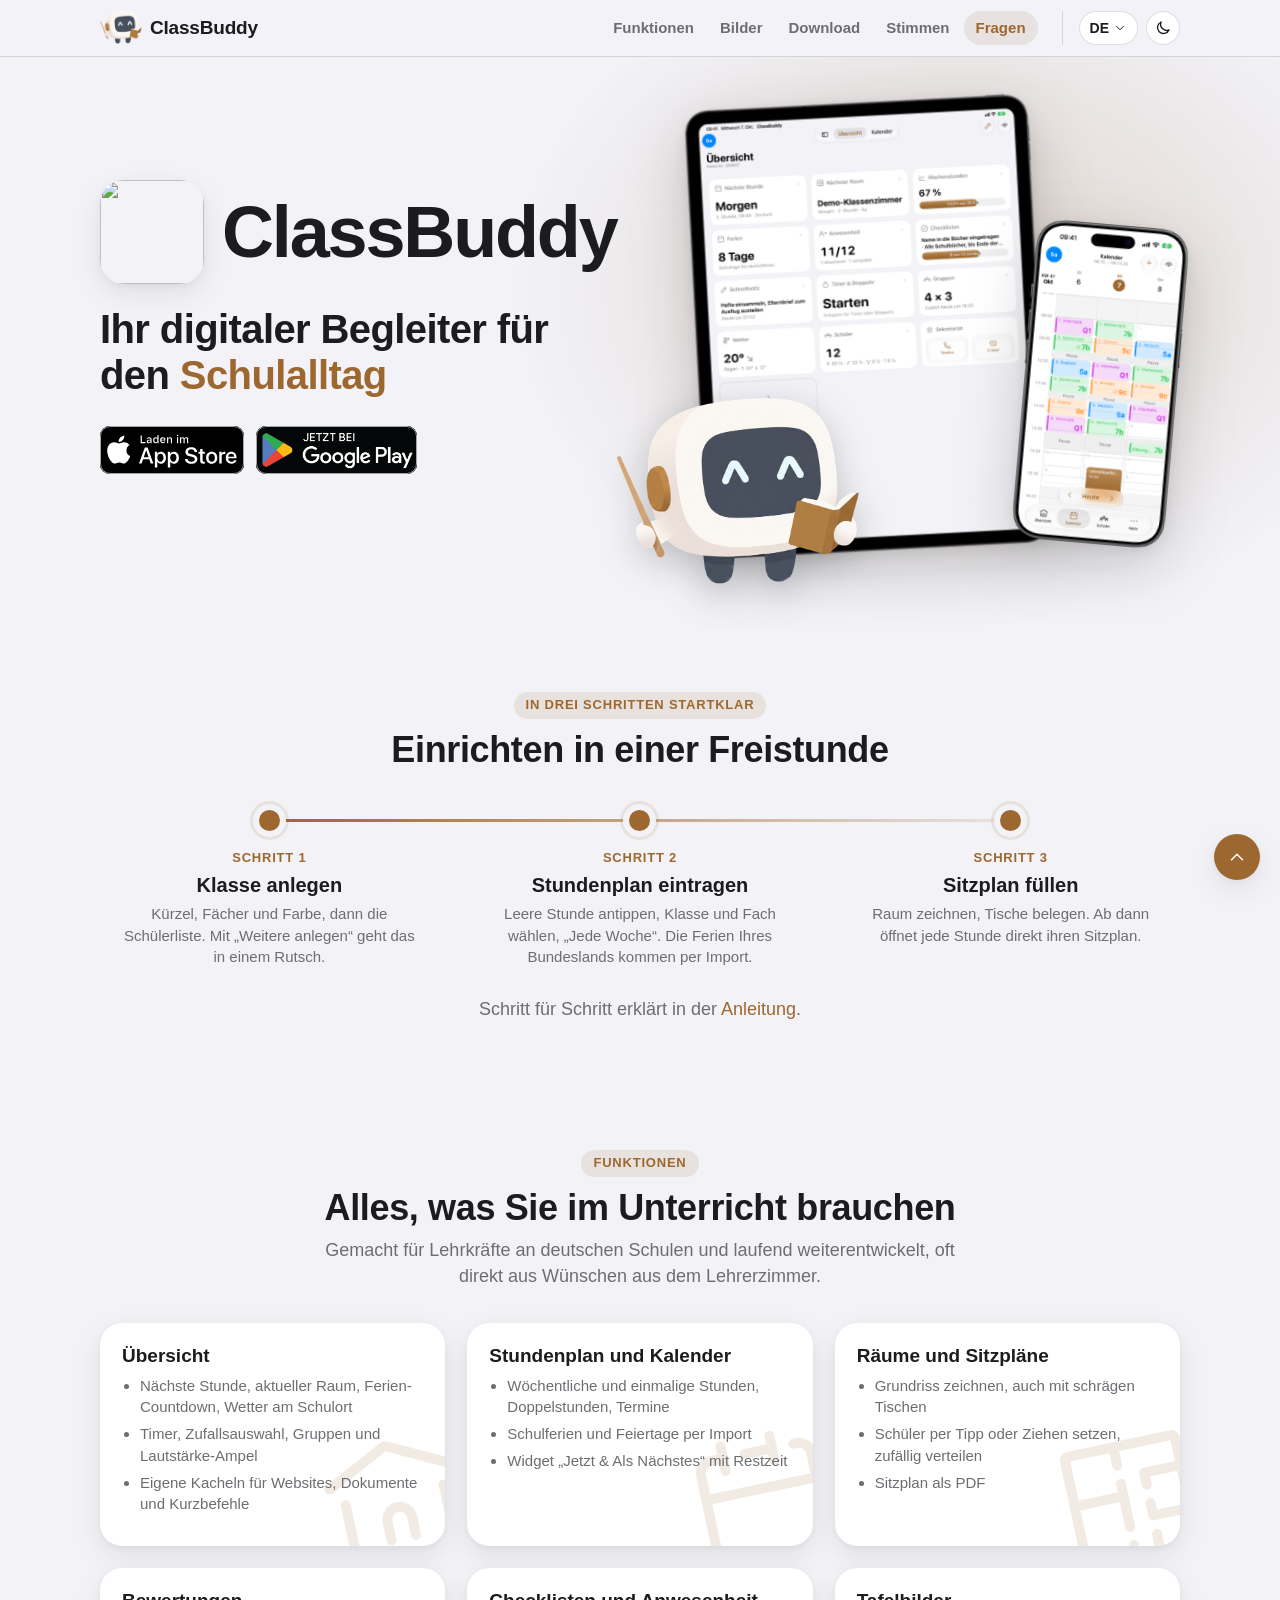
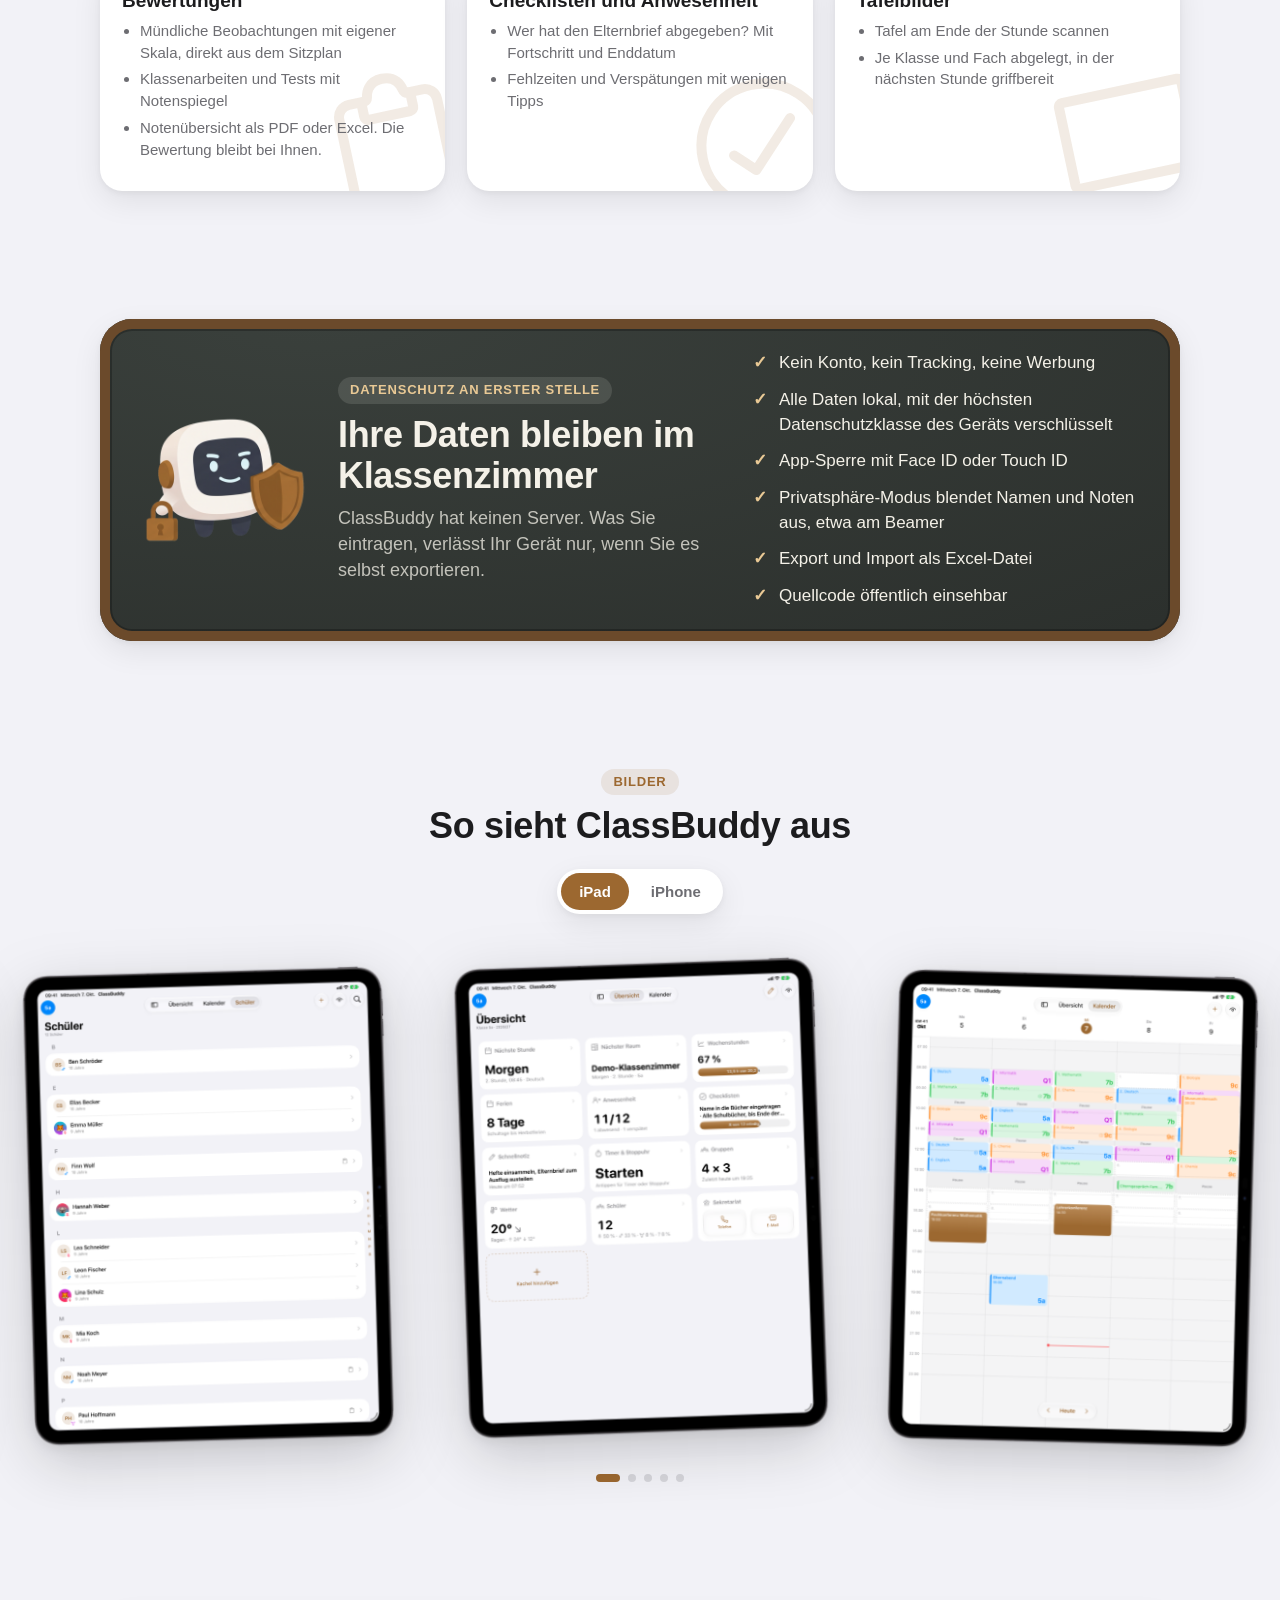
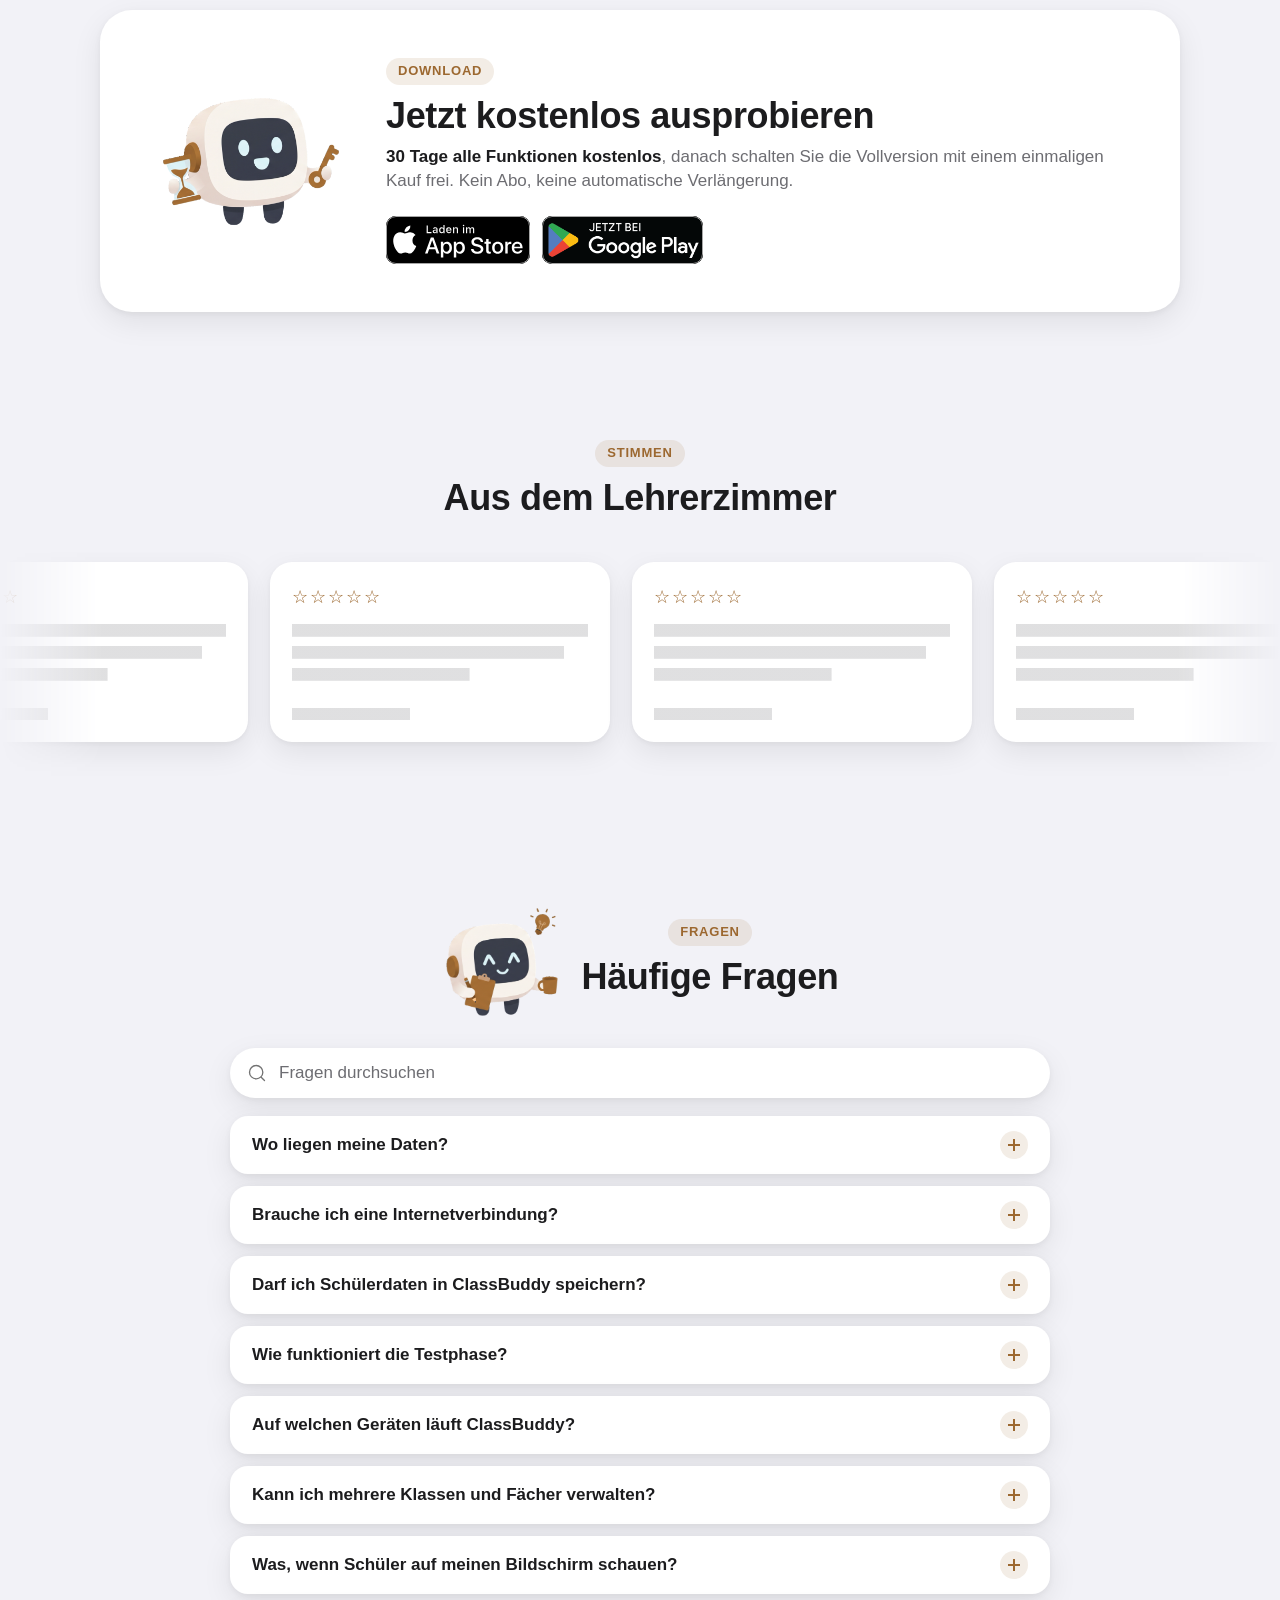
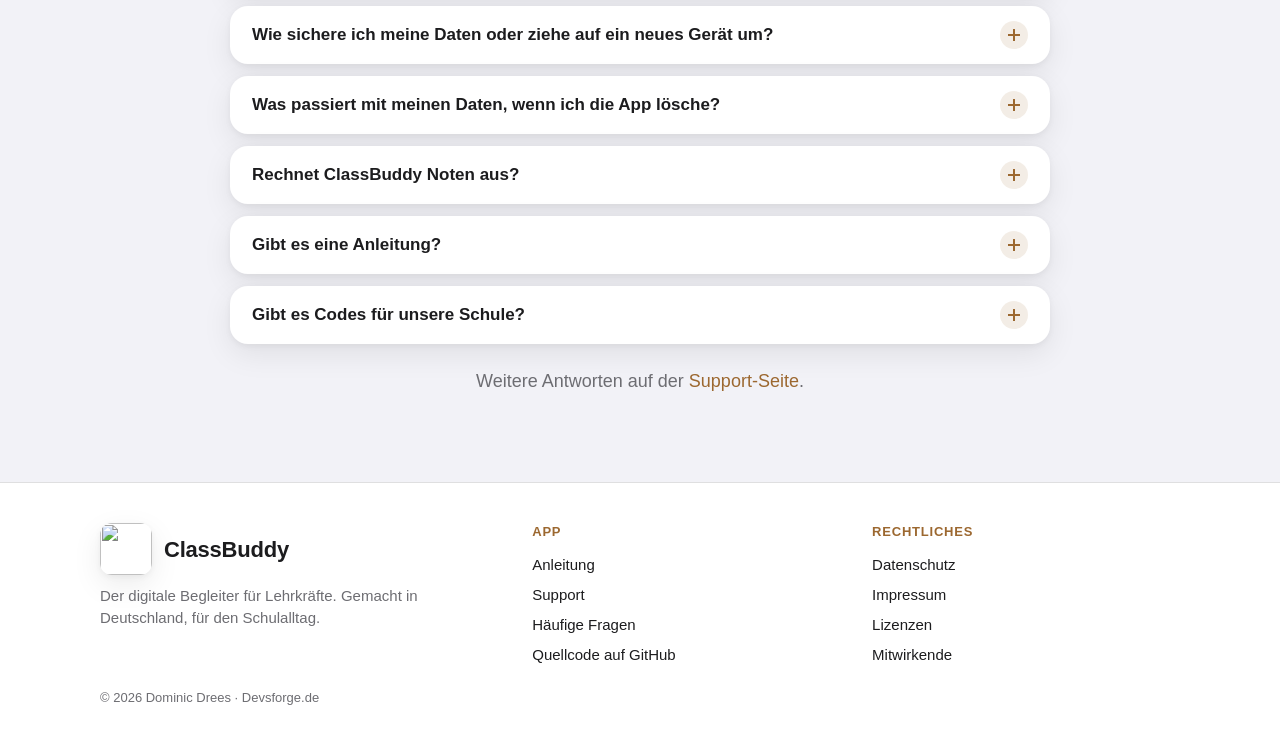
==== commit 351beb5b: "Website: matching store buttons, centered FAQ icon, classbuddy.devsforge.de" ====
--- a/site/index.html
+++ b/site/index.html
@@ -7,7 +7,8 @@
 <meta name="description" content="Stundenplan, Sitzplan, Bewertungen und Checklisten für Lehrkräfte. Alles lokal auf Ihrem iPad oder iPhone und mit Face ID geschützt.">
 <meta property="og:title" content="ClassBuddy">
 <meta property="og:description" content="Ihr digitaler Begleiter für den Schulalltag. Alles lokal auf dem Gerät, kein Konto, keine Cloud.">
-<meta property="og:image" content="https://undeadd.github.io/ClassBuddy/app-icon.png">
+<meta property="og:image" content="https://classbuddy.devsforge.de/app-icon.png">
+<link rel="canonical" href="https://classbuddy.devsforge.de/">
 <meta property="og:type" content="website">
 <meta name="theme-color" content="#f2f2f7">
 <link rel="icon" href="app-icon.png">
--- a/site/landing.css
+++ b/site/landing.css
@@ -145,9 +145,15 @@
 
 /* Store-Buttons: beide Bilder ohne eigenen Rand (Google-Play-Bild zugeschnitten), gleiche Höhe = gleich groß */
 .badges { display: flex; flex-wrap: wrap; align-items: center; gap: 12px; }
-.badge { display: inline-block; transition: transform 0.2s; }
+/* Einheitliche Form: eigener Rahmen und Radius, die Bilder leicht vergrößert und beschnitten, damit ihre eigenen,
+   unterschiedlich runden Ränder verschwinden und keine Linie halb abgeschnitten wird */
+.badge {
+  position: relative; display: inline-block; height: 48px; border-radius: 10px; overflow: hidden; background: #000;
+  transition: transform 0.2s;
+}
+.badge::after { content: ""; position: absolute; inset: 0; border: 1px solid #a6a6a6; border-radius: inherit; pointer-events: none; }
 .badge:hover { transform: translateY(-2px); }
-.badge img { height: 48px; width: auto; }
+.badge img { height: 48px; width: auto; transform: scale(1.08); }
 
 /* Zeitstrahl */
 .timeline { list-style: none; margin: 40px 0 28px; padding: 0; display: grid; grid-template-columns: repeat(3, 1fr); gap: 32px; position: relative; }
@@ -289,12 +295,20 @@
 .faq details.is-open { box-shadow: var(--shadow), 0 0 0 1.5px var(--pill); }
 .faq summary { cursor: pointer; list-style: none; font-weight: 700; padding: 15px 0; display: flex; justify-content: space-between; align-items: center; gap: 16px; }
 .faq summary::-webkit-details-marker { display: none; }
+/* Plus aus zwei Balken (statt Schriftzeichen), damit es sich genau um die Mitte dreht */
 .faq summary::after {
-  content: "+"; flex: none; display: grid; place-items: center; width: 28px; height: 28px; border-radius: 50%;
-  background: var(--pill); color: var(--accent); font-size: 20px; line-height: 1;
-  transition: transform 0.35s cubic-bezier(0.3, 1.4, 0.5, 1), background 0.25s, color 0.25s;
-}
-.faq details.is-open summary::after { transform: rotate(135deg); background: var(--accent); color: var(--accent-text); }
+  --bar: var(--accent);
+  content: ""; flex: none; width: 28px; height: 28px; border-radius: 50%;
+  background: linear-gradient(var(--bar), var(--bar)) center / 12px 2px no-repeat,
+              linear-gradient(var(--bar), var(--bar)) center / 2px 12px no-repeat, var(--pill);
+  transition: transform 0.35s cubic-bezier(0.3, 1.4, 0.5, 1), background-color 0.25s;
+}
+.faq details.is-open summary::after {
+  --bar: var(--accent-text);
+  transform: rotate(135deg);
+  background: linear-gradient(var(--bar), var(--bar)) center / 12px 2px no-repeat,
+              linear-gradient(var(--bar), var(--bar)) center / 2px 12px no-repeat, var(--accent);
+}
 .faq .answer { overflow: hidden; }
 .faq p { margin: 0; padding-bottom: 16px; color: var(--secondary); }
 
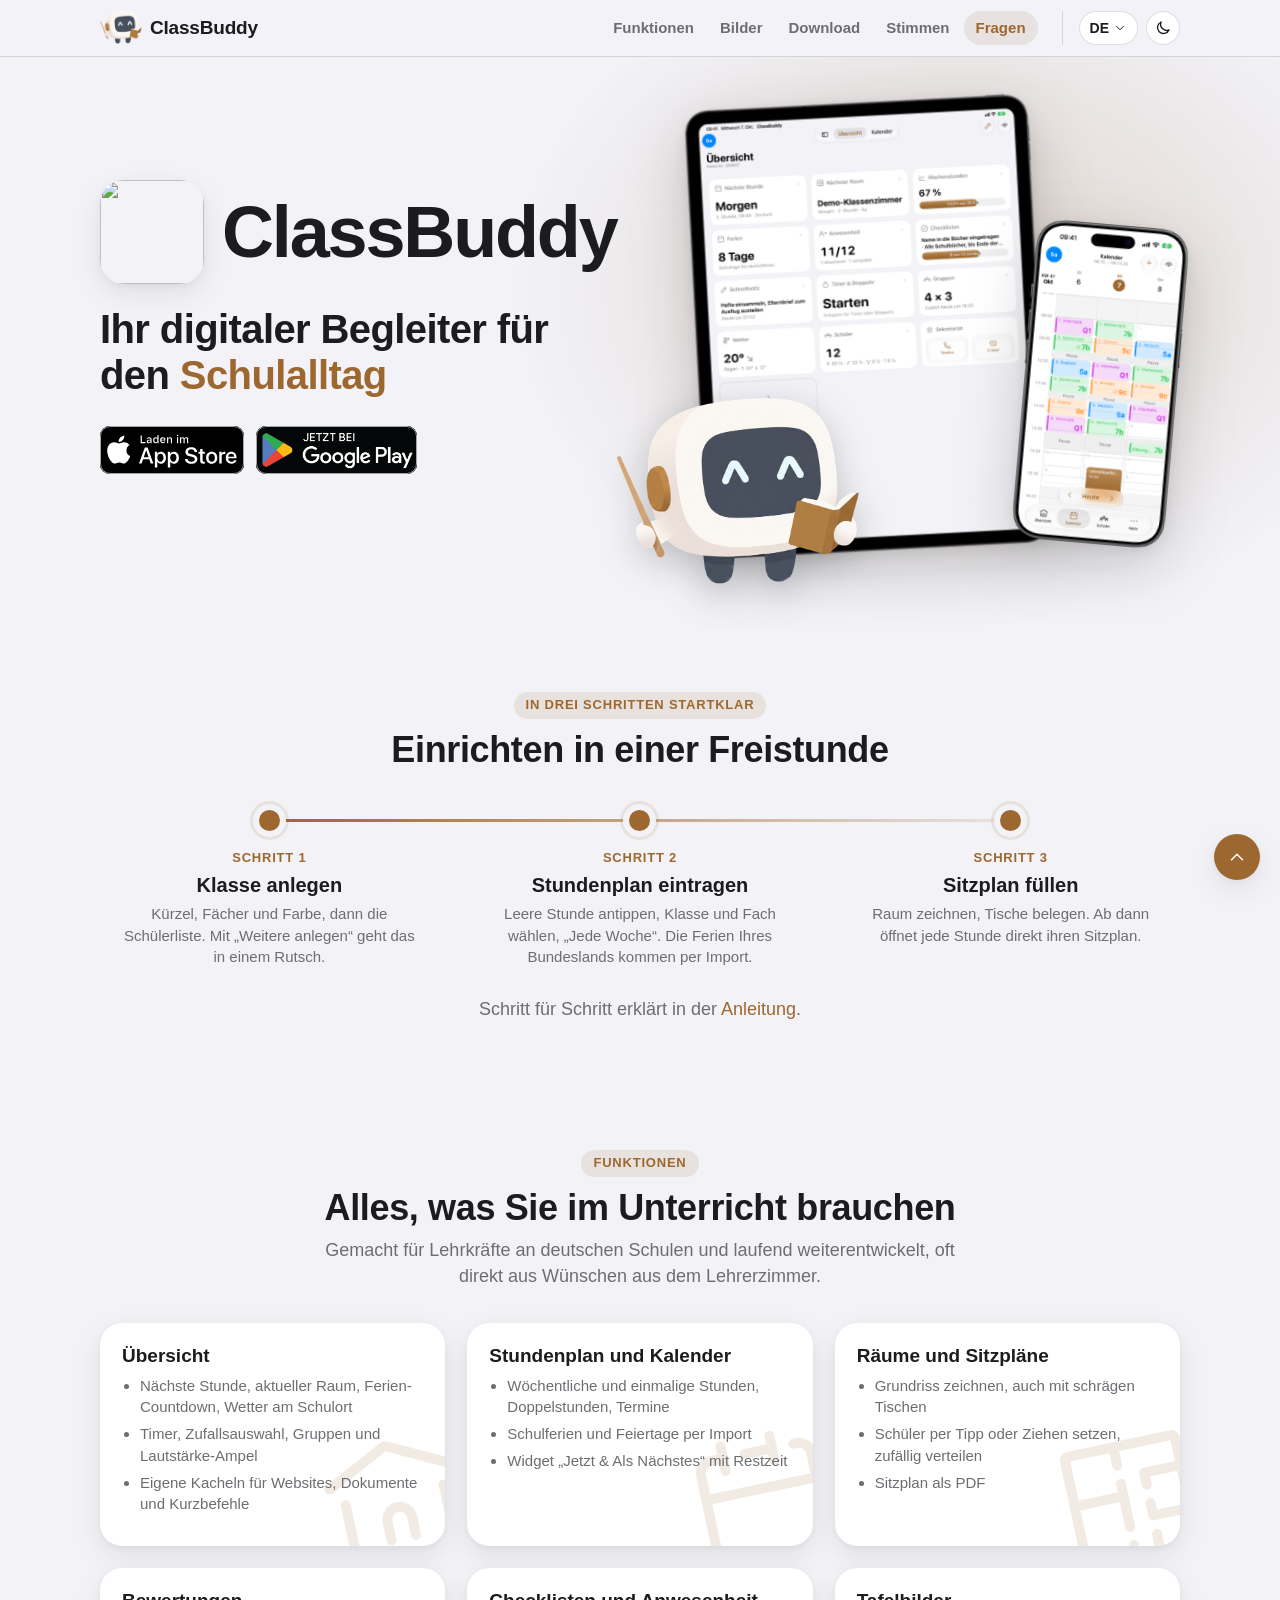
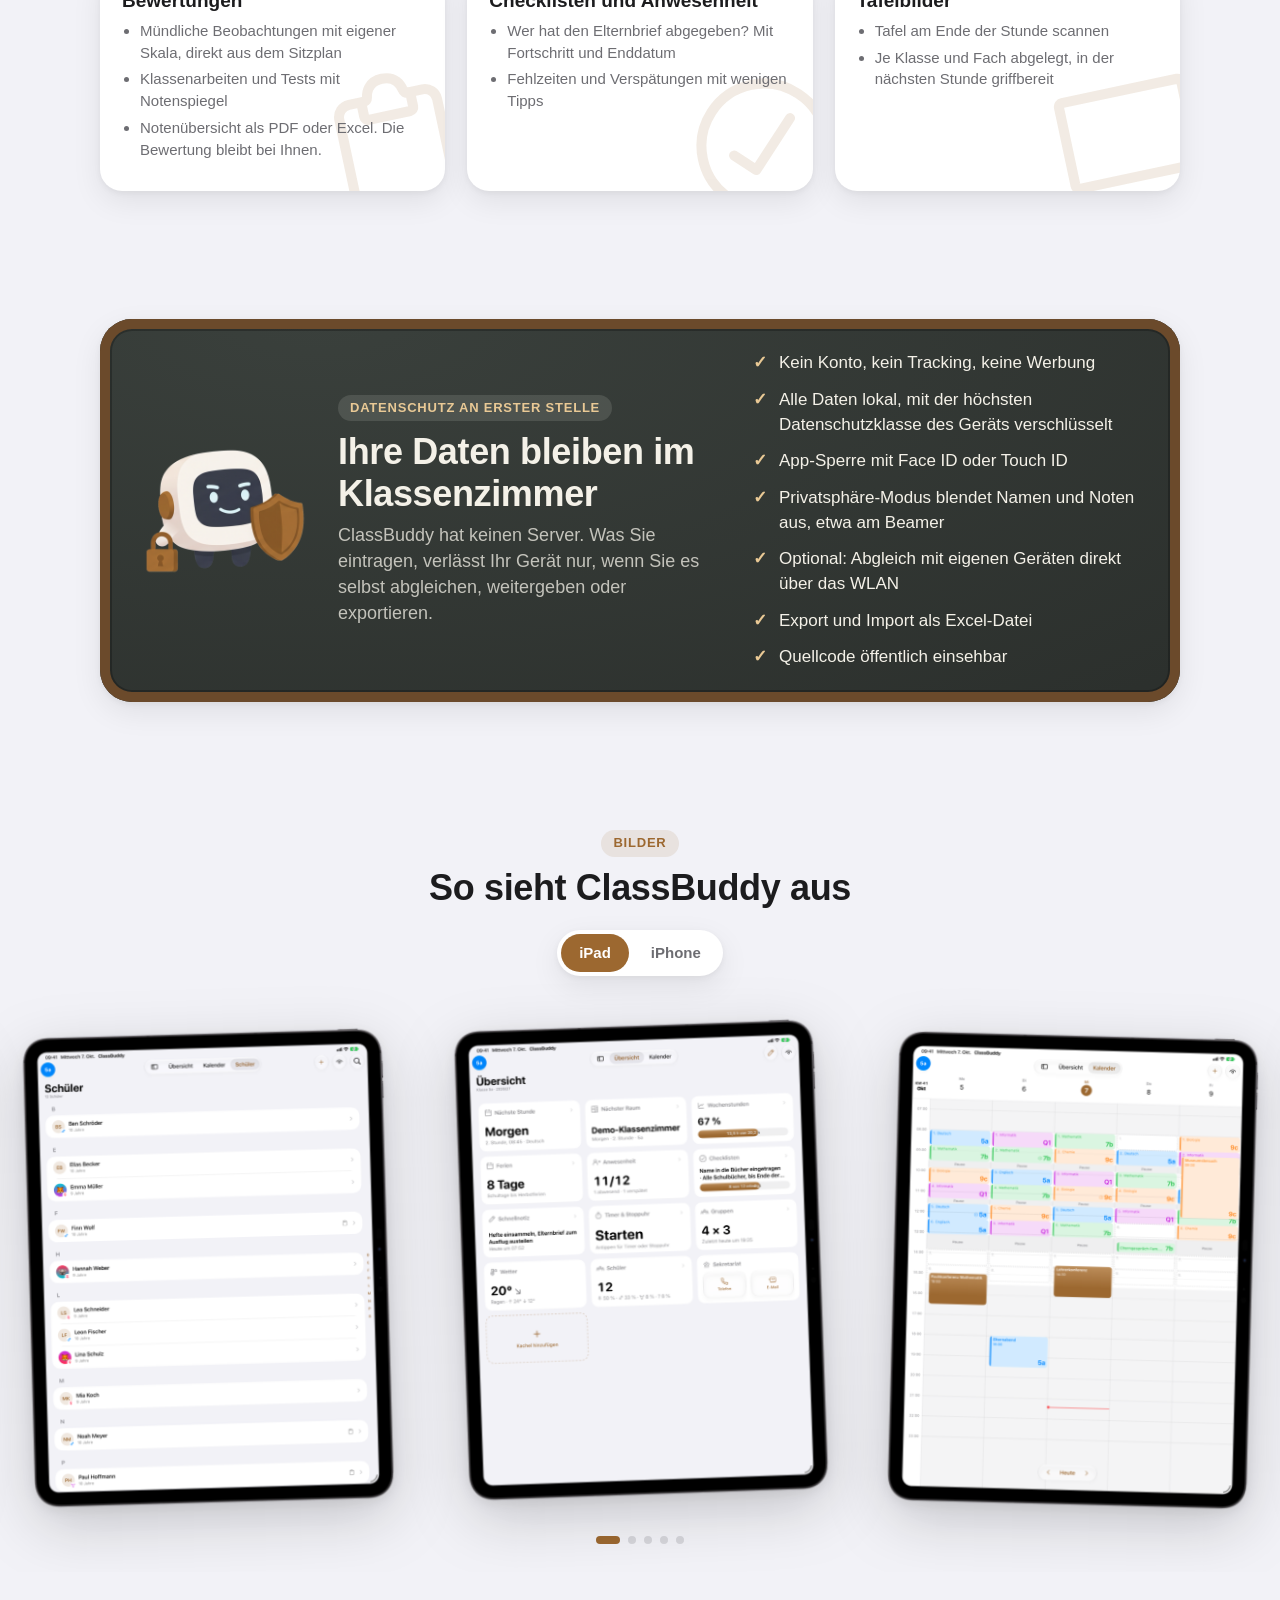
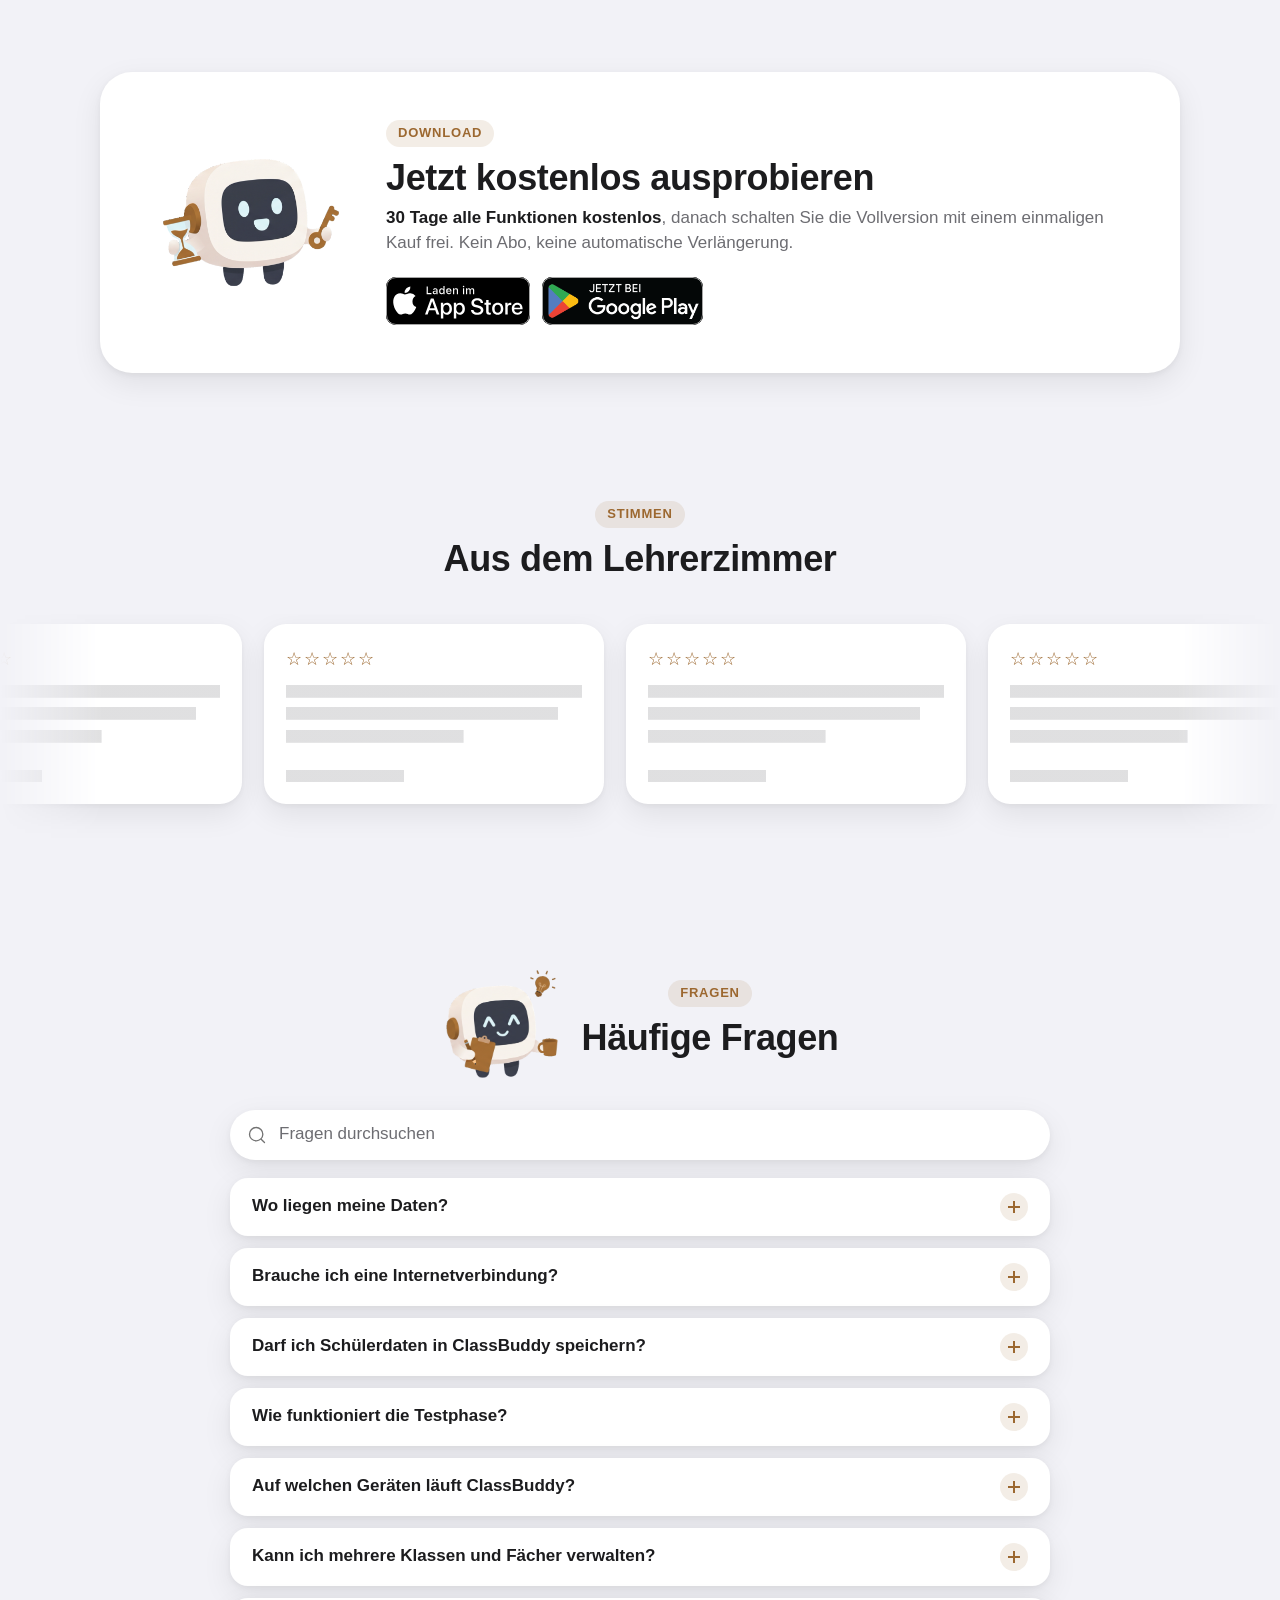
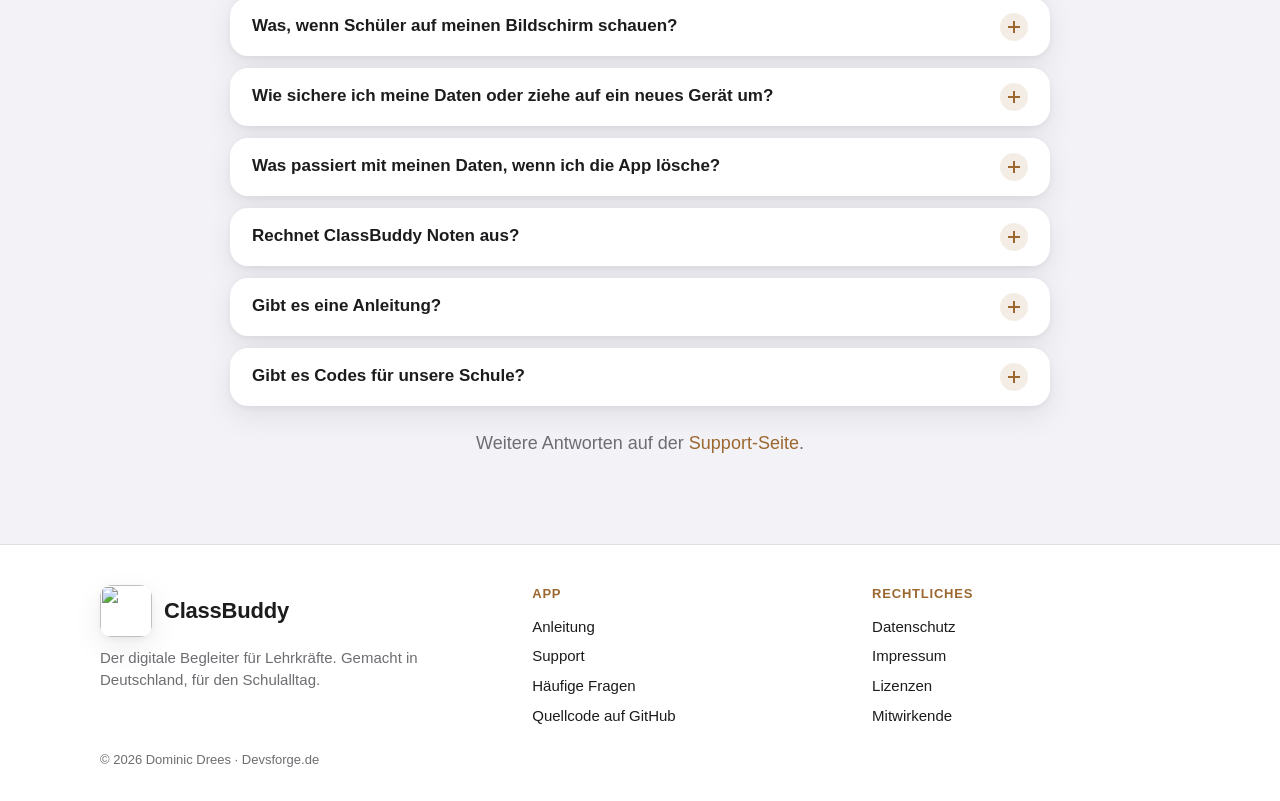
==== commit a12b7240: "Texts: optional sync and sharing in privacy policy, README, website and support pages" ====
--- a/site/index.html
+++ b/site/index.html
@@ -126,13 +126,14 @@
       <div>
         <span class="eyebrow">Datenschutz an erster Stelle</span>
         <h2>Ihre Daten bleiben im Klassenzimmer</h2>
-        <p class="lead">ClassBuddy hat keinen Server. Was Sie eintragen, verlässt Ihr Gerät nur, wenn Sie es selbst exportieren.</p>
+        <p class="lead">ClassBuddy hat keinen Server. Was Sie eintragen, verlässt Ihr Gerät nur, wenn Sie es selbst abgleichen, weitergeben oder exportieren.</p>
       </div>
       <ul class="checks">
         <li>Kein Konto, kein Tracking, keine Werbung</li>
         <li>Alle Daten lokal, mit der höchsten Datenschutzklasse des Geräts verschlüsselt</li>
         <li>App-Sperre mit Face ID oder Touch ID</li>
         <li>Privatsphäre-Modus blendet Namen und Noten aus, etwa am Beamer</li>
+        <li>Optional: Abgleich mit eigenen Geräten direkt über das WLAN</li>
         <li>Export und Import als Excel-Datei</li>
         <li>Quellcode öffentlich einsehbar</li>
       </ul>
@@ -232,14 +233,14 @@
       <input type="search" placeholder="Fragen durchsuchen" aria-label="Fragen durchsuchen" autocomplete="off">
     </label>
     <div class="faq">
-      <details class="reveal"><summary>Wo liegen meine Daten?</summary><div class="answer"><p>Ausschließlich auf Ihrem Gerät. Es gibt kein Konto und keinen ClassBuddy-Server, der Anbieter hat keinen Zugriff auf Ihre Daten. Details in der <a href="privacy.html">Datenschutzerklärung</a>.</p></div></details>
+      <details class="reveal"><summary>Wo liegen meine Daten?</summary><div class="answer"><p>Auf Ihrem Gerät und, wenn Sie möchten, auf Ihren eigenen gekoppelten Geräten. Es gibt kein Konto und keinen ClassBuddy-Server, der Anbieter hat keinen Zugriff auf Ihre Daten. Details in der <a href="privacy.html">Datenschutzerklärung</a>.</p></div></details>
       <details class="reveal"><summary>Brauche ich eine Internetverbindung?</summary><div class="answer"><p>Nein. ClassBuddy funktioniert komplett offline. Nur der Import der Ferien und die Wetter-Kachel brauchen kurz eine Verbindung.</p></div></details>
       <details class="reveal"><summary>Darf ich Schülerdaten in ClassBuddy speichern?</summary><div class="answer"><p>ClassBuddy ist für den datenschutzgerechten Einsatz an deutschen Schulen gebaut: Alles bleibt lokal, verschlüsselt und gesperrt. Ob und welche Daten Sie auf einem privaten Gerät verarbeiten dürfen, regeln Ihr Bundesland und Ihre Schule. Mehr dazu in den Hinweisen für Lehrkräfte in der <a href="privacy.html">Datenschutzerklärung</a>.</p></div></details>
       <details class="reveal"><summary>Wie funktioniert die Testphase?</summary><div class="answer"><p>Am Ende der Einführung starten Sie die Testphase: 30 Tage lang alle Funktionen kostenlos, ohne Abo und ohne automatische Verlängerung. Danach schalten Sie die Vollversion mit einem einmaligen Kauf frei. Möchten Sie nicht kaufen, exportieren Sie Ihre Daten vor dem Ende der Testphase.</p></div></details>
       <details class="reveal"><summary>Auf welchen Geräten läuft ClassBuddy?</summary><div class="answer"><p>Auf iPad und iPhone ab iPadOS und iOS 17.7. Eine Version für Android folgt bei Google Play.</p></div></details>
       <details class="reveal"><summary>Kann ich mehrere Klassen und Fächer verwalten?</summary><div class="answer"><p>Ja, beliebig viele Klassen mit jeweils mehreren Fächern. Stundenplan, Sitzpläne und Bewertungen gelten je Klasse und Fach.</p></div></details>
       <details class="reveal"><summary>Was, wenn Schüler auf meinen Bildschirm schauen?</summary><div class="answer"><p>Ein Tipp auf das Auge oben rechts schaltet den Privatsphäre-Modus ein: Namen, Noten und Notizen sind ausgeblendet, zum Beispiel am Beamer. Ausschalten geht nur mit Face ID, Touch ID oder Code.</p></div></details>
-      <details class="reveal"><summary>Wie sichere ich meine Daten oder ziehe auf ein neues Gerät um?</summary><div class="answer"><p>Unter Einstellungen › App-Einstellungen › Exportieren entsteht eine Excel-Datei mit allen Daten. Auf dem neuen Gerät importieren Sie sie an derselben Stelle.</p></div></details>
+      <details class="reveal"><summary>Wie sichere ich meine Daten oder ziehe auf ein neues Gerät um?</summary><div class="answer"><p>Unter Einstellungen › App-Einstellungen › Daten & Sync koppeln Sie das neue Gerät per QR-Code und gleichen direkt über das WLAN ab. Alternativ entsteht dort mit „Exportieren“ eine Excel-Datei mit allen Daten, die Sie auf dem neuen Gerät an derselben Stelle importieren.</p></div></details>
       <details class="reveal"><summary>Was passiert mit meinen Daten, wenn ich die App lösche?</summary><div class="answer"><p>Sie werden zusammen mit der App gelöscht, denn es gibt keine Kopie auf einem Server. Exportieren Sie vorher, was Sie behalten möchten.</p></div></details>
       <details class="reveal"><summary>Rechnet ClassBuddy Noten aus?</summary><div class="answer"><p>Nein. ClassBuddy sammelt Beobachtungen und Leistungen übersichtlich, die Bewertung bleibt bei Ihnen.</p></div></details>
       <details class="reveal"><summary>Gibt es eine Anleitung?</summary><div class="answer"><p>Ja, die <a href="guide.html">Anleitung</a> erklärt die Einrichtung Schritt für Schritt. Sie finden sie auch in der App unter Einstellungen.</p></div></details>
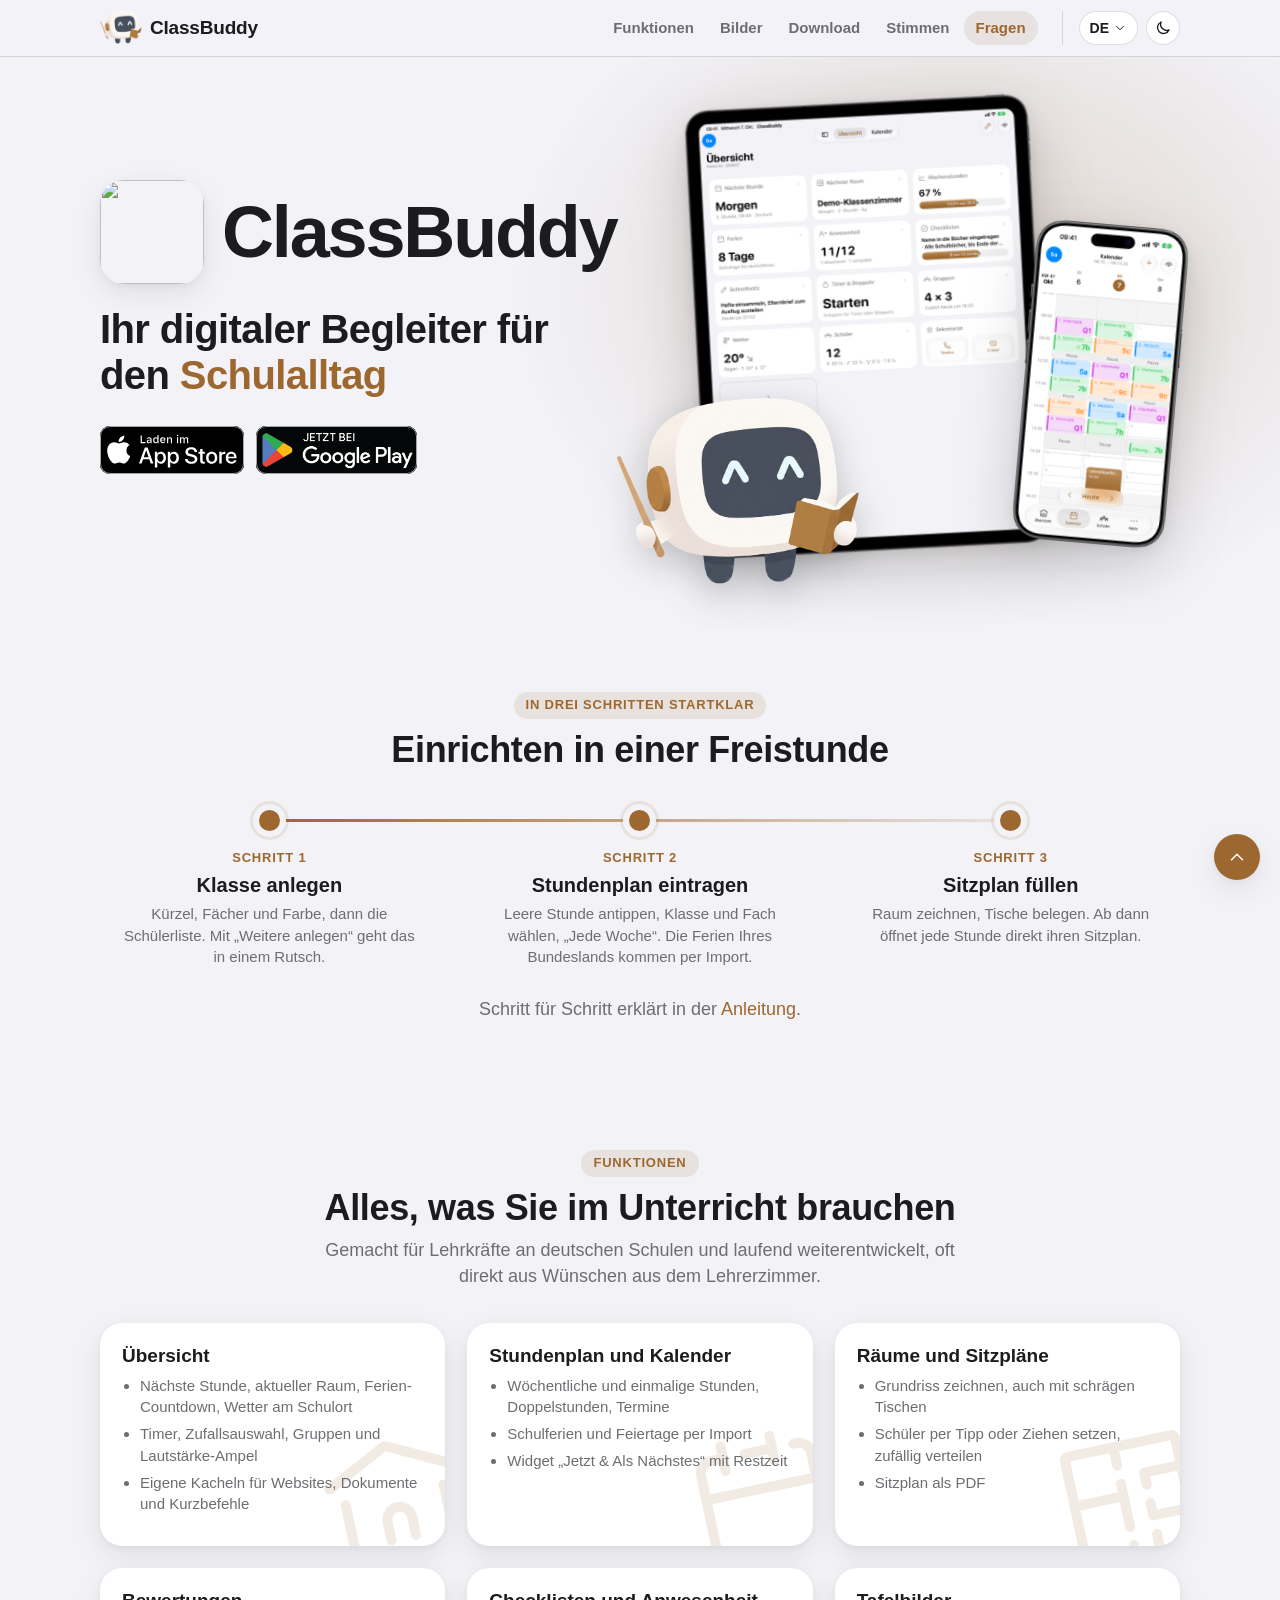
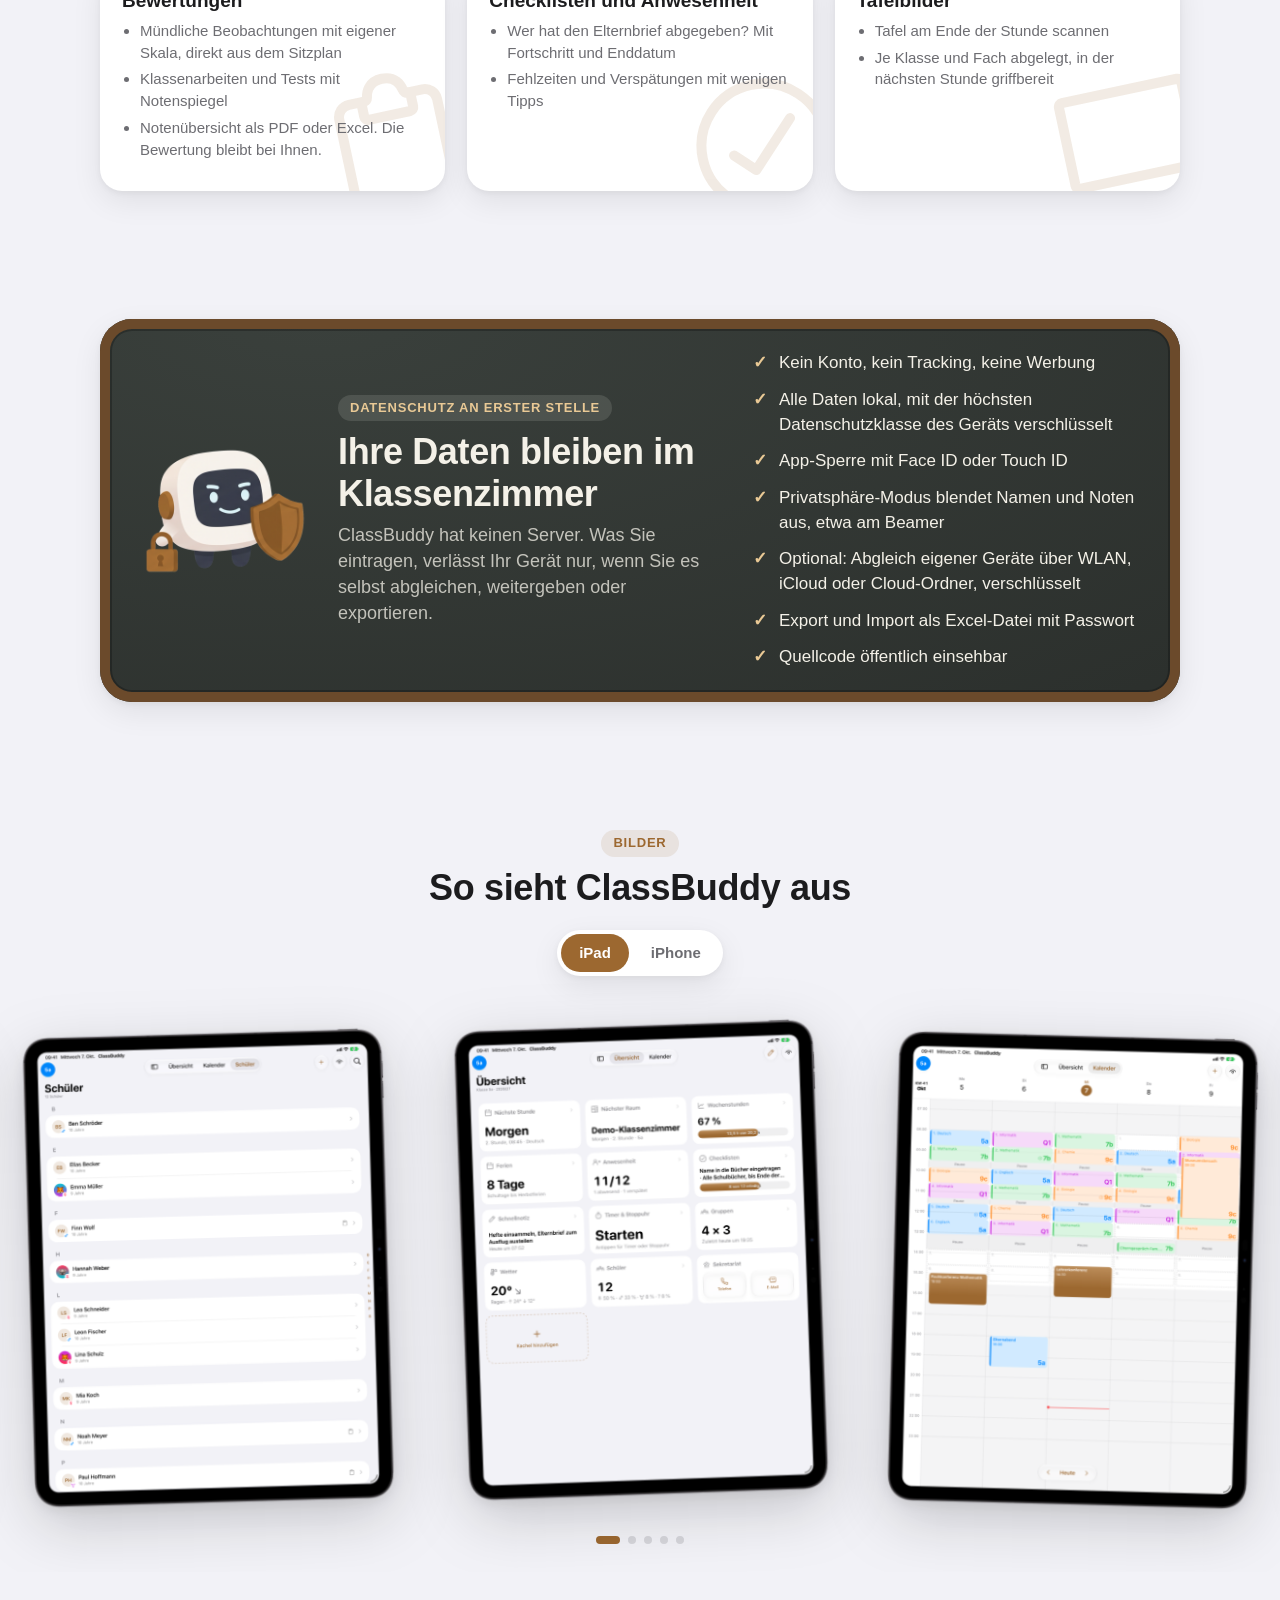
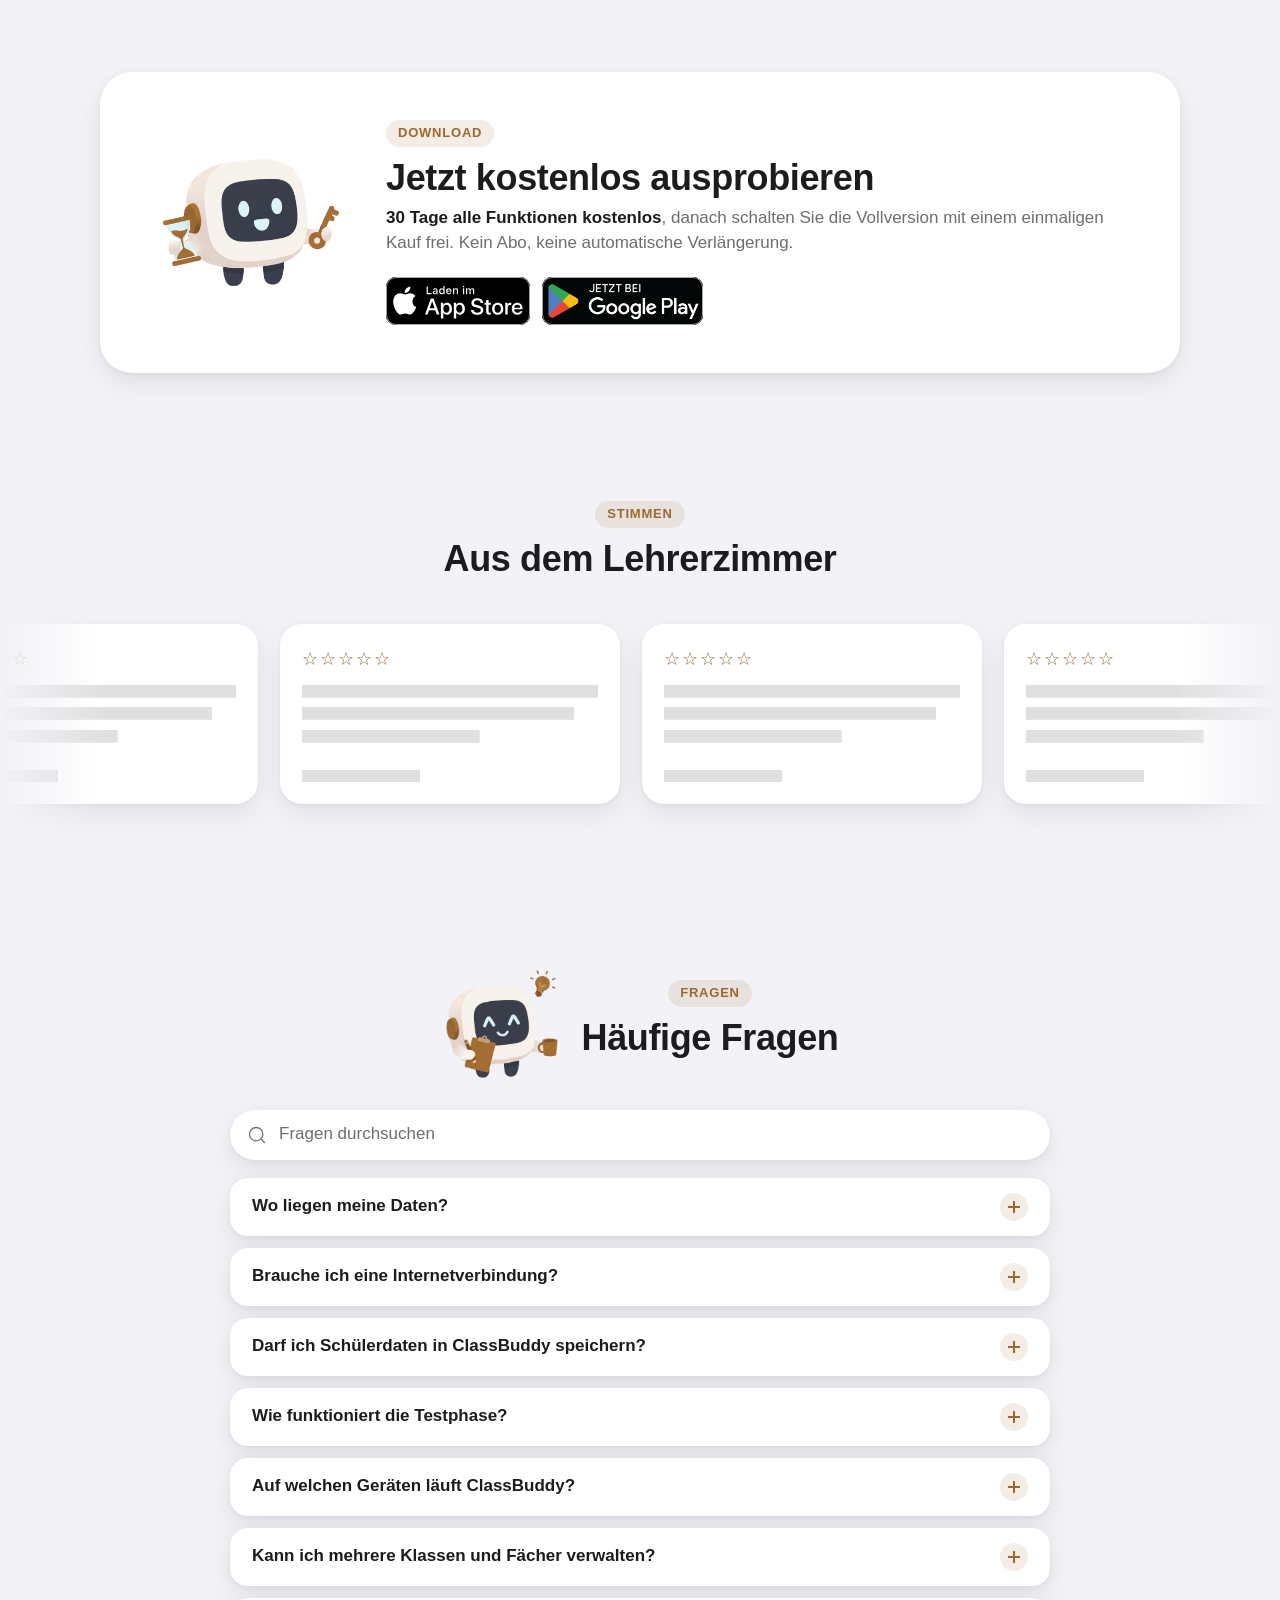
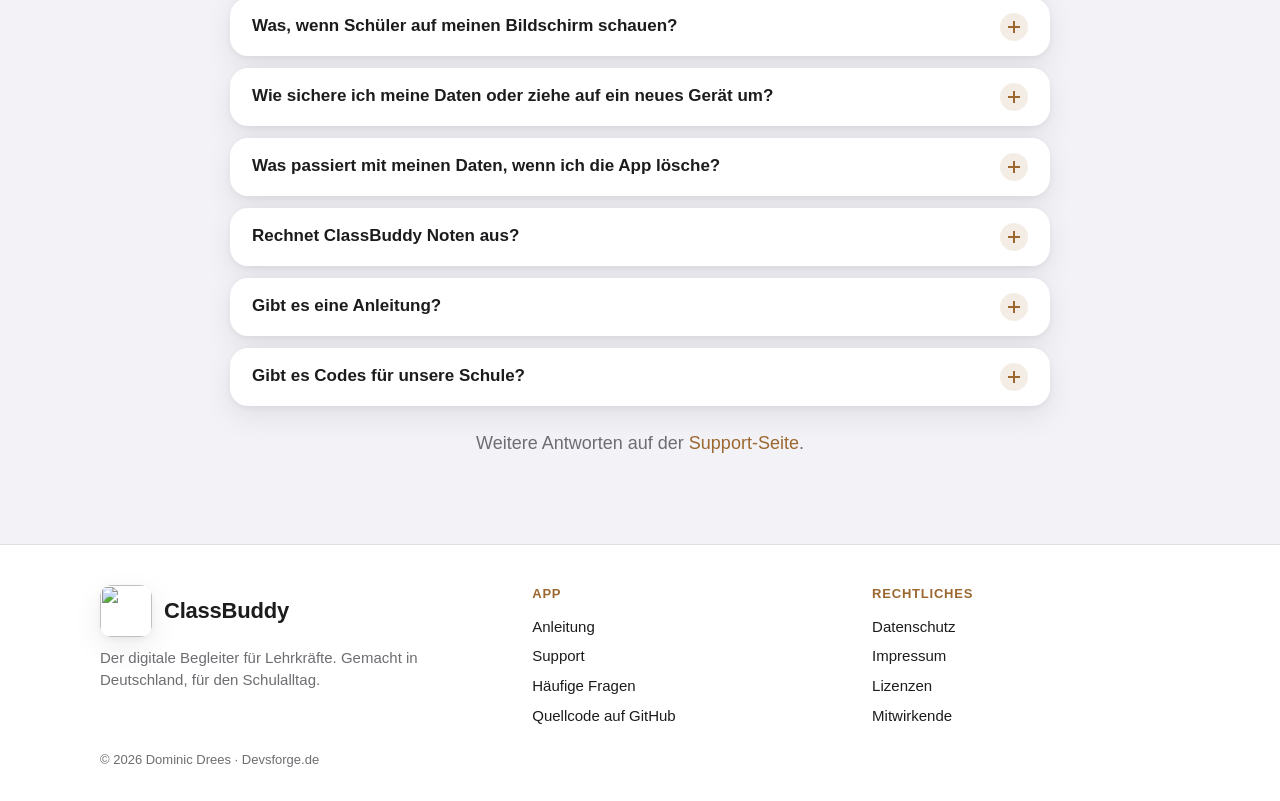
==== commit d14d7e46: "Data password, encrypted Excel backup, iCloud and cloud folder sync, build 12 - One data password in" ====
--- a/site/index.html
+++ b/site/index.html
@@ -6,7 +6,7 @@
 <title>ClassBuddy · Der digitale Begleiter für Lehrkräfte</title>
 <meta name="description" content="Stundenplan, Sitzplan, Bewertungen und Checklisten für Lehrkräfte. Alles lokal auf Ihrem iPad oder iPhone und mit Face ID geschützt.">
 <meta property="og:title" content="ClassBuddy">
-<meta property="og:description" content="Ihr digitaler Begleiter für den Schulalltag. Alles lokal auf dem Gerät, kein Konto, keine Cloud.">
+<meta property="og:description" content="Ihr digitaler Begleiter für den Schulalltag. Alles lokal auf dem Gerät, kein Konto, Abgleich nur wenn Sie möchten und verschlüsselt.">
 <meta property="og:image" content="https://classbuddy.devsforge.de/app-icon.png">
 <link rel="canonical" href="https://classbuddy.devsforge.de/">
 <meta property="og:type" content="website">
@@ -133,8 +133,8 @@
         <li>Alle Daten lokal, mit der höchsten Datenschutzklasse des Geräts verschlüsselt</li>
         <li>App-Sperre mit Face ID oder Touch ID</li>
         <li>Privatsphäre-Modus blendet Namen und Noten aus, etwa am Beamer</li>
-        <li>Optional: Abgleich mit eigenen Geräten direkt über das WLAN</li>
-        <li>Export und Import als Excel-Datei</li>
+        <li>Optional: Abgleich eigener Geräte über WLAN, iCloud oder Cloud-Ordner, verschlüsselt</li>
+        <li>Export und Import als Excel-Datei mit Passwort</li>
         <li>Quellcode öffentlich einsehbar</li>
       </ul>
     </div>
@@ -233,8 +233,8 @@
       <input type="search" placeholder="Fragen durchsuchen" aria-label="Fragen durchsuchen" autocomplete="off">
     </label>
     <div class="faq">
-      <details class="reveal"><summary>Wo liegen meine Daten?</summary><div class="answer"><p>Auf Ihrem Gerät und, wenn Sie möchten, auf Ihren eigenen gekoppelten Geräten. Es gibt kein Konto und keinen ClassBuddy-Server, der Anbieter hat keinen Zugriff auf Ihre Daten. Details in der <a href="privacy.html">Datenschutzerklärung</a>.</p></div></details>
-      <details class="reveal"><summary>Brauche ich eine Internetverbindung?</summary><div class="answer"><p>Nein. ClassBuddy funktioniert komplett offline. Nur der Import der Ferien und die Wetter-Kachel brauchen kurz eine Verbindung.</p></div></details>
+      <details class="reveal"><summary>Wo liegen meine Daten?</summary><div class="answer"><p>Auf Ihrem Gerät und, wenn Sie möchten, auf Ihren eigenen Geräten (direkt, über iCloud oder einen Cloud-Ordner, dort verschlüsselt). Es gibt kein Konto und keinen ClassBuddy-Server, der Anbieter hat keinen Zugriff auf Ihre Daten. Details in der <a href="privacy.html">Datenschutzerklärung</a>.</p></div></details>
+      <details class="reveal"><summary>Brauche ich eine Internetverbindung?</summary><div class="answer"><p>Nein. ClassBuddy funktioniert komplett offline. Nur der Import der Ferien, die Wetter-Kachel und der Abgleich über iCloud oder einen Cloud-Ordner brauchen eine Verbindung; der Abgleich eigener Geräte im WLAN kommt ohne Internet aus.</p></div></details>
       <details class="reveal"><summary>Darf ich Schülerdaten in ClassBuddy speichern?</summary><div class="answer"><p>ClassBuddy ist für den datenschutzgerechten Einsatz an deutschen Schulen gebaut: Alles bleibt lokal, verschlüsselt und gesperrt. Ob und welche Daten Sie auf einem privaten Gerät verarbeiten dürfen, regeln Ihr Bundesland und Ihre Schule. Mehr dazu in den Hinweisen für Lehrkräfte in der <a href="privacy.html">Datenschutzerklärung</a>.</p></div></details>
       <details class="reveal"><summary>Wie funktioniert die Testphase?</summary><div class="answer"><p>Am Ende der Einführung starten Sie die Testphase: 30 Tage lang alle Funktionen kostenlos, ohne Abo und ohne automatische Verlängerung. Danach schalten Sie die Vollversion mit einem einmaligen Kauf frei. Möchten Sie nicht kaufen, exportieren Sie Ihre Daten vor dem Ende der Testphase.</p></div></details>
       <details class="reveal"><summary>Auf welchen Geräten läuft ClassBuddy?</summary><div class="answer"><p>Auf iPad und iPhone ab iPadOS und iOS 17.7. Eine Version für Android folgt bei Google Play.</p></div></details>
